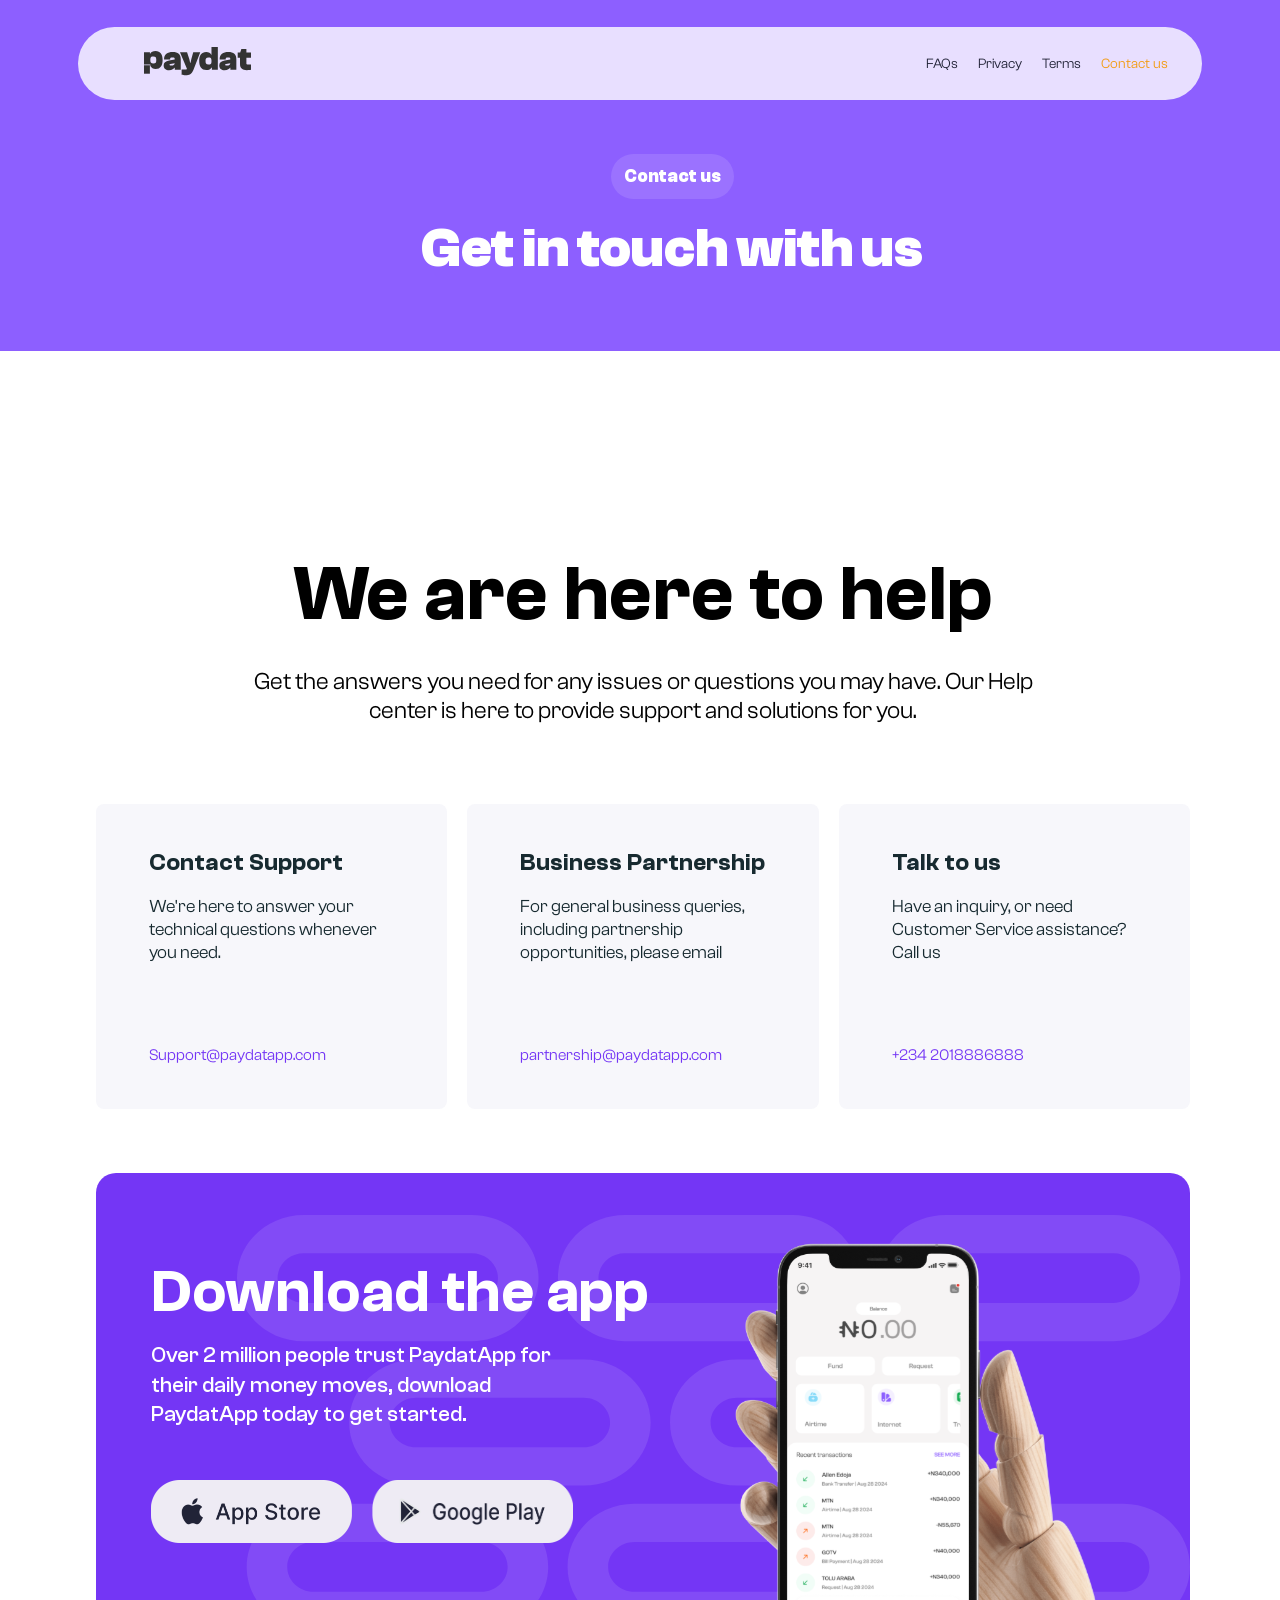
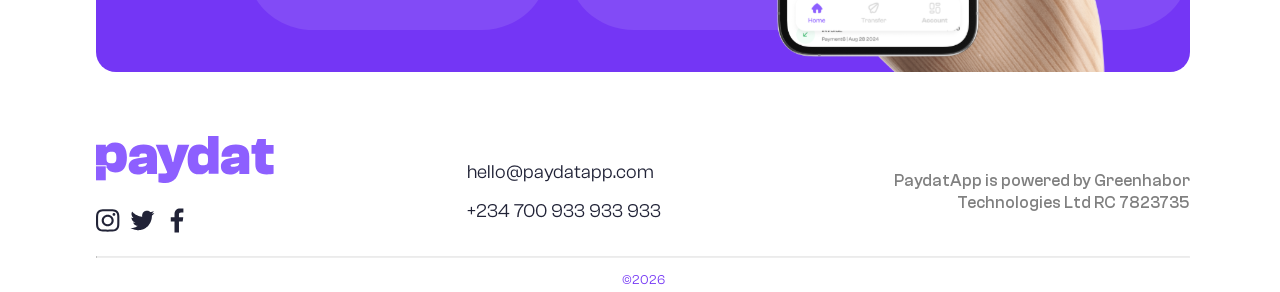
==== contact.html @ a1c9412f "update" ====
<!DOCTYPE html>
<html lang="en">

<head>
    <meta charset="UTF-8">
    <meta name="viewport" content="width=device-width, initial-scale=1.0">
    <title>Paydat Payments</title>
    <link rel="stylesheet" href="style.css"> <!-- Optional CSS File -->
</head>

<body>

    <nav class="navbar">
        <div class="container">
            <a href="index.html" class="logo">
                <svg xmlns="http://www.w3.org/2000/svg" width="107" height="29" viewBox="0 0 107 29" fill="none">
                    <path
                        d="M6.3421 17.5701H0V5.28453H5.93512V6.62656H6.13861C7.08823 5.00419 8.91964 3.92261 11.5311 3.92261C16.4827 3.92261 18.6193 7.47155 18.6193 12.9471C18.6193 18.4226 16.5505 21.9715 11.5989 21.9715C9.08921 21.9715 7.39346 20.9237 6.64733 19.3351H6.3421V17.5701ZM6.3421 13.5892C6.3421 15.9552 7.29172 16.4622 9.2927 16.4622C11.972 16.4622 12.2772 15.2792 12.2772 12.9471C12.2772 10.6149 11.9381 9.46571 9.2927 9.46571C7.29172 9.46571 6.3421 9.93891 6.3421 12.3387V13.5892Z"
                        fill="#333333" />
                    <rect y="18.2576" width="5.88756" height="8.44737" fill="#333333" />
                    <path
                        d="M102.93 23.1686C98.216 23.1686 96.0115 21.2759 96.0115 17.0847V10.6628H93.7053V5.45774H96.215L97.3342 1.875H102.388V5.45774H107V10.6628H102.388V16.1384C102.388 17.1861 102.761 17.4565 104.219 17.4565H107V22.763C106.118 22.9658 104.524 23.1686 102.93 23.1686Z"
                        fill="#333333" />
                    <path
                        d="M67.4877 9.59219e-05L73.8298 9.53674e-05L73.8298 22.7809L67.8947 22.7809L67.8947 20.4149L67.6912 20.4149C66.7416 22.0373 64.9102 23.1189 62.2987 23.1189C57.3472 23.1189 55.2105 19.57 55.2105 14.0945C55.2105 8.61895 57.2793 5.07001 62.2309 5.07001C64.7406 5.07001 66.4364 6.11779 67.1825 7.70636L67.4877 7.70636L67.4877 9.59219e-05ZM67.4877 13.4523C67.4877 11.0863 66.5381 10.5793 64.5371 10.5793C61.8579 10.5793 61.5526 11.7623 61.5526 14.0945C61.5526 16.4266 61.8918 17.5758 64.5371 17.5758C66.5381 17.5758 67.4877 17.1026 67.4877 14.7028L67.4877 13.4523Z"
                        fill="#333333" />
                    <path
                        d="M41.6635 28.3202C40.1713 28.3202 38.4416 28.0498 37.6277 27.847V22.5743H41.1887C42.2401 22.5743 42.6132 22.4391 42.9184 21.7969L35.9658 5.20142H43.054L45.3603 12.3331L46.1403 15.6792H46.5812L47.2934 12.3331L49.2266 5.20142H56.247L49.3961 23.0137C47.87 27.002 45.055 28.3202 41.6635 28.3202Z"
                        fill="#333333" />
                    <path
                        d="M24.9521 23.1685C21.9676 23.1685 19.6614 21.5799 19.6614 18.4028C19.6614 15.6988 21.425 14.0765 25.1217 13.4681L30.6837 12.5893V11.9809C30.6837 10.8993 30.3107 10.5275 28.4454 10.5275C26.58 10.5275 26.1391 10.8655 26.1391 11.9133V12.4541H20.0684V12.0485C20.0684 7.75598 23.4599 5.11963 28.6828 5.11963C34.0752 5.11963 36.7545 7.51939 36.7545 12.4203V22.8305H30.7855V20.735H30.4803C29.7341 21.8165 28.208 23.1685 24.9521 23.1685ZM25.4948 17.8282C25.4948 18.4366 25.8678 18.5718 27.0548 18.5718C29.5306 18.5718 30.582 17.9296 30.6837 16.3072L26.4444 17.017C25.7661 17.1184 25.4948 17.355 25.4948 17.8282Z"
                        fill="#333333" />
                    <path
                        d="M80.549 23.1685C77.5645 23.1685 75.2583 21.5799 75.2583 18.4028C75.2583 15.6988 77.0219 14.0765 80.7186 13.4681L86.2807 12.5893V11.9809C86.2807 10.8993 85.9076 10.5275 84.0423 10.5275C82.177 10.5275 81.7361 10.8655 81.7361 11.9133V12.4541H75.6653V12.0485C75.6653 7.75598 79.0568 5.11963 84.2797 5.11963C89.6722 5.11963 92.3514 7.51939 92.3514 12.4203V22.8305H86.3824V20.735H86.0772C85.331 21.8165 83.8049 23.1685 80.549 23.1685ZM81.0917 17.8282C81.0917 18.4366 81.4647 18.5718 82.6518 18.5718C85.1276 18.5718 86.1789 17.9296 86.2807 16.3072L82.0413 17.017C81.363 17.1184 81.0917 17.355 81.0917 17.8282Z"
                        fill="#333333" />
                </svg>
            </a>
            <div class="menu-toggle">&#9776;</div>
            <ul class="nav-links">
                <li class="close-nav">&times;</li> 
                <li><a href="#">FAQs</a></li>
                <li><a href="/privacypolicy.html">Privacy</a></li>
                <li><a href="#">Terms</a></li>
                <li><a href="/contact.html">Contact us</a></li>
            </ul>
        </div>
    </nav>

    <main class="">
        <section class="contact-section">
            <div class="container"> 
                <div class="contact-flex">
                <span class="">
                    Contact  us
                </span>
                <h1>Get in touch with us</h1>   
                </div>
            </div>
        </section> 
        <section class="section">
            <div class="container">
                <div class="contact-content">
                    <h3>We are here to help</h3>
                    <p>
                        Get the answers you need for any issues or questions you may have. Our Help
center is here to provide support and solutions for you.
                    </p>
                    </div>
                <div class="grid-column-3 ">
                    <div class="contact-box">
                        <div>
<h4>
    Contact Support
</h4>
<p>We're here to answer your technical
    questions whenever you need.</p>
    </div>
    <a href="http://Support@paydatapp.com">
        Support@paydatapp.com
    </a>
                    </div>
                    <div class="contact-box">
                        <div>
<h4>
    Business Partnership
</h4>
<p>
    For general business queries,
including partnership opportunities,
please email
</p>
    </div>
    <a href="http://partnership@paydatapp.com">
        partnership@paydatapp.com
    </a>
                    </div>
                    <div class="contact-box">
                        <div>
<h4>
    Talk to us
</h4>
<p>
    Have an inquiry, or need Customer
Service assistance? Call us
</p>
    </div>
    <a href="tel:+234 2018886888">
        +234 2018886888
    </a>
                    </div>
                    </div>
                    </div>

                    </section>
        <section class="section">
            <div class="container">
                <div class="download-section">
                   
                    <div class="download-content">
                        <h3 >Download the app</h3>
                        <p>Over 2 million people trust PaydatApp for their daily money moves, download  PaydatApp today to get started.</p>
                        <div class="download">
                            <img class="" src="./assets/images/Button.png" alt="Placeholder" />
                            <img class="google-btn" src="./assets/images/google.png" alt="Placeholder" />
                        </div>
                        </div>

                    <div class="green-image-wrapper">
                        <img class="download-image" src="./assets/images/iPhone-hands.svg" alt="Placeholder" />
                        </div>
                </div>
            </div>
        </section> 
        </main>
        <footer class="section">
            <div class="container">
                <div class="grid-column-3">
                    <div class="logo-center">
                        <a href="#" class="logo">
                            <img class="" src="./assets/images/blue-logo.svg" alt="logo" />
                        </a>
                        <div class="social-box">
                        <a href="#" class="social-media">
                            <svg xmlns="http://www.w3.org/2000/svg" width="24" height="25" viewBox="0 0 24 25" fill="none">
                                <path d="M11.694 1.17004C8.5185 1.17004 8.12025 1.18279 6.873 1.23754C5.628 1.29229 4.77825 1.48279 4.03425 1.76104C3.25888 2.04037 2.55247 2.48283 1.96275 3.05854C1.37171 3.61485 0.911185 4.29514 0.61425 5.05054C0.32475 5.76754 0.12675 6.58504 0.0705 7.78204C0.0135 8.98204 0 9.36454 0 12.42C0 15.4755 0.0135 15.8588 0.0705 17.058C0.1275 18.2558 0.3255 19.0733 0.61425 19.7895C0.911185 20.545 1.37171 21.2252 1.96275 21.7815C2.55249 22.3572 3.25889 22.7997 4.03425 23.079C4.77825 23.3573 5.628 23.5478 6.873 23.6025C8.12025 23.6573 8.5185 23.67 11.694 23.67C14.8702 23.67 15.2685 23.6573 16.5165 23.6025C17.7607 23.5478 18.6105 23.3573 19.3545 23.0798C20.1299 22.8004 20.8363 22.358 21.426 21.7823C22.0171 21.2258 22.4776 20.5452 22.7745 19.7895C23.064 19.0733 23.262 18.2558 23.3182 17.058C23.3752 15.858 23.3888 15.4755 23.3888 12.42C23.3888 9.36454 23.3752 8.98129 23.3182 7.78204C23.2612 6.58429 23.0632 5.76679 22.7745 5.05054C22.4775 4.29515 22.017 3.61487 21.426 3.05854C20.8363 2.48283 20.1299 2.04037 19.3545 1.76104C18.6105 1.48279 17.76 1.29229 16.515 1.23754C15.2685 1.18279 14.8702 1.17004 11.694 1.17004ZM11.694 3.19729C14.817 3.19729 15.1867 3.20854 16.4198 3.26254C17.5597 3.31279 18.1793 3.49579 18.591 3.65029C19.0957 3.82851 19.5548 4.11584 19.9357 4.49179C20.3215 4.85091 20.6206 5.29306 20.8102 5.78479C20.9707 6.18154 21.1613 6.77704 21.213 7.87429C21.2693 9.06004 21.2812 9.41629 21.2812 12.42C21.2812 15.4238 21.2692 15.78 21.2137 16.9658C21.1612 18.063 20.9707 18.6585 20.8102 19.0553C20.5987 19.5803 20.3452 19.9553 19.9357 20.3483C19.5548 20.7243 19.0957 21.0116 18.591 21.1898C18.1785 21.3443 17.5597 21.5273 16.4198 21.5775C15.1867 21.6315 14.817 21.6428 11.6947 21.6428C8.57175 21.6428 8.202 21.6315 6.969 21.5775C5.829 21.5273 5.2095 21.3443 4.797 21.1898C4.2926 21.0115 3.83371 20.7242 3.453 20.3483C3.06696 19.9893 2.76766 19.5471 2.57775 19.0553C2.418 18.6585 2.2275 18.063 2.175 16.9658C2.11875 15.78 2.1075 15.4238 2.1075 12.42C2.1075 9.41629 2.11875 9.06004 2.175 7.87429C2.2275 6.77704 2.418 6.18154 2.57775 5.78479C2.79 5.25979 3.0435 4.88479 3.453 4.49179C3.83371 4.11593 4.2926 3.82861 4.797 3.65029C5.2095 3.49579 5.82825 3.31279 6.969 3.26254C8.202 3.20854 8.57175 3.19729 11.694 3.19729ZM11.694 6.64279C8.3775 6.64279 5.68875 9.22954 5.68875 12.42C5.68875 15.6105 8.3775 18.1973 11.694 18.1973C15.0105 18.1973 17.7 15.6105 17.7 12.42C17.7 9.22954 15.0113 6.64279 11.6947 6.64279H11.694ZM11.694 16.17C9.5415 16.17 7.79625 14.4908 7.79625 12.42C7.79625 10.3493 9.5415 8.67004 11.694 8.67004C13.8465 8.67004 15.5925 10.3493 15.5925 12.42C15.5925 14.4908 13.8472 16.17 11.694 16.17ZM19.3403 6.41479C19.3403 7.16029 18.7118 7.76479 17.937 7.76479C17.1615 7.76479 16.5338 7.16029 16.5338 6.41479C16.5338 5.66929 17.1615 5.06479 17.9363 5.06479C18.7118 5.06479 19.3403 5.66929 19.3403 6.41479Z" fill="#212337"/>
                              </svg>
                        </a>
                        <a href="#" class="social-media">
                            <svg xmlns="http://www.w3.org/2000/svg" width="25" height="25" viewBox="0 0 25 25" fill="none">
                                <path d="M16.4205 2.69485V2.69031H17.5362L17.9442 2.77269C18.216 2.82588 18.4625 2.89593 18.6836 2.9822C18.9061 3.06847 19.1208 3.16901 19.3277 3.28447C19.5353 3.39928 19.7234 3.51669 19.8921 3.63604C20.0594 3.75409 20.2099 3.87993 20.3429 4.01225C20.4746 4.14588 20.6802 4.1809 20.9591 4.11604C21.238 4.05117 21.5383 3.96036 21.8601 3.84555C22.1818 3.73074 22.5003 3.60101 22.8149 3.45701C23.1295 3.31301 23.3208 3.22155 23.3902 3.18263C23.457 3.14242 23.4934 3.12101 23.4973 3.11777L23.5018 3.11128L23.5232 3.1009L23.5446 3.08988L23.566 3.07885L23.5874 3.06847L23.592 3.06198L23.5984 3.05744L23.6049 3.0529L23.6088 3.04642L23.6302 3.03993L23.6516 3.03604L23.6477 3.06847L23.6413 3.1009L23.6302 3.13333L23.6199 3.16577L23.6088 3.18717L23.5984 3.20858L23.5874 3.24101C23.5786 3.26932 23.5715 3.29813 23.566 3.32728C23.5589 3.3636 23.4908 3.5076 23.3623 3.75928C23.2228 4.02794 23.0609 4.28441 22.8785 4.52598C22.6858 4.78544 22.5126 4.98133 22.3595 5.11366C22.2052 5.24728 22.1027 5.34069 22.0527 5.39452C22.0028 5.44901 21.9418 5.4996 21.8704 5.54566L21.7628 5.61701L21.7414 5.62739L21.72 5.63842L21.7154 5.6449L21.7089 5.64944L21.7024 5.65333L21.6986 5.65982L21.6772 5.67085L21.6557 5.68187L21.6512 5.68836L21.6447 5.69225L21.6382 5.69679L21.6343 5.70328L21.6298 5.70977L21.6233 5.71366L21.6168 5.7182L21.6129 5.72469H21.72L22.3206 5.59496C22.7088 5.51212 23.0921 5.40774 23.4687 5.28231L24.048 5.08771L24.1128 5.06631L24.1453 5.05528L24.166 5.04425L24.1874 5.03387L24.2088 5.02285L24.2309 5.01182L24.2737 5.00533L24.3165 5.00144V5.04425L24.3055 5.04879L24.2951 5.05528L24.2906 5.06177L24.2841 5.06631L24.2776 5.0702L24.2737 5.07669L24.2692 5.08317L24.2627 5.08771L24.2562 5.09225L24.2523 5.09874L24.2477 5.10523L24.2413 5.10912L24.2309 5.13052L24.2199 5.15258L24.2134 5.15647C24.2108 5.16101 24.12 5.2836 23.9409 5.5236C23.7619 5.76555 23.6653 5.88815 23.651 5.89139C23.6367 5.89528 23.6166 5.91733 23.5913 5.95625C23.5667 5.99647 23.4149 6.15733 23.136 6.43755C22.857 6.71842 22.5846 6.96815 22.3167 7.18674C22.0475 7.40728 21.912 7.67777 21.9087 7.99885C21.9048 8.31863 21.888 8.67993 21.8594 9.08339C21.8266 9.52116 21.7729 9.95711 21.6986 10.3898C21.6044 10.9248 21.4825 11.4546 21.3334 11.977C21.1693 12.5673 20.9688 13.1433 20.7327 13.705C20.5177 14.2237 20.2705 14.7285 19.9926 15.2164C19.7351 15.6633 19.499 16.0414 19.2843 16.3508C19.0702 16.6603 18.8516 16.9521 18.6298 17.2252C18.408 17.499 18.1277 17.8071 17.7885 18.1502C17.448 18.4914 17.2624 18.6782 17.2307 18.7113C17.1982 18.7437 17.0575 18.8611 16.8103 19.0654C16.5639 19.2717 16.2992 19.4773 16.0164 19.6836C15.7662 19.8672 15.5068 20.038 15.2393 20.1954C15.0032 20.3316 14.7184 20.4879 14.3857 20.6637C14.0536 20.8408 13.6942 21.0049 13.3083 21.1567C12.9217 21.3072 12.5143 21.4479 12.0849 21.5777C11.6562 21.7074 11.241 21.8079 10.8402 21.8799C10.3887 21.9588 9.93429 22.0201 9.47802 22.0635L8.71586 22.1387V22.1498H7.32126V22.1387L7.13899 22.1284C7.03877 22.1226 6.93865 22.1152 6.83867 22.1063C6.54153 22.0705 6.24486 22.0309 5.94872 21.9876C5.54116 21.9351 5.13636 21.8631 4.73575 21.7716C4.44321 21.7003 4.00667 21.5627 3.42742 21.3617C2.9192 21.1894 2.42242 20.9851 1.94007 20.75C1.68183 20.6223 1.42453 20.4928 1.16818 20.3614C1.04969 20.2996 0.933501 20.2333 0.819856 20.163L0.626558 20.0443L0.622666 20.0378L0.61618 20.0332L0.609693 20.0287L0.605153 20.0222L0.583747 20.0118L0.562342 20.0008L0.55845 19.9943L0.551964 19.9898L0.545477 19.9859L0.540937 19.9794L0.536396 19.9729L0.52991 19.9684H0.519531V19.9249L0.540937 19.9294L0.562342 19.9359L0.658991 19.947C0.723856 19.9534 0.898991 19.9651 1.1844 19.9794C1.81914 20.0098 2.45533 19.9772 3.08364 19.8821C3.42029 19.8315 3.81661 19.7452 4.27456 19.6226C4.70579 19.5097 5.12777 19.3639 5.53683 19.1867C5.81182 19.067 6.08369 18.9403 6.35218 18.8066C6.5124 18.7243 6.75694 18.5718 7.0858 18.3487L7.57942 18.014L7.58396 18.0075L7.59045 18.003L7.59694 17.9984L7.60083 17.9919L7.60537 17.9854L7.61186 17.9816L7.61834 17.977L7.62223 17.9705L7.64364 17.964L7.66504 17.9601L7.66959 17.9381L7.67607 17.9167L7.68256 17.9121L7.68645 17.9057L7.51521 17.8953C7.40427 17.8882 7.29335 17.8808 7.18245 17.8732C7.01212 17.8543 6.84358 17.8218 6.67845 17.7759C6.42489 17.7097 6.17715 17.623 5.93769 17.5165C5.67028 17.3998 5.41222 17.2627 5.1658 17.1065C4.91477 16.9483 4.7338 16.8166 4.62223 16.7115C4.51196 16.6077 4.36926 16.4611 4.19348 16.2704C4.0252 16.0874 3.87286 15.8904 3.73813 15.6814C3.59795 15.4583 3.47458 15.225 3.36904 14.9835L3.19131 14.5904L3.18029 14.558L3.16991 14.5256L3.16342 14.5041L3.15888 14.4827L3.19131 14.4866L3.22375 14.4931L3.45921 14.5256C3.61683 14.5476 3.86331 14.5547 4.19996 14.5476C4.53596 14.5405 4.76818 14.5255 4.89726 14.5041C5.02569 14.4827 5.10483 14.4685 5.13337 14.4613L5.17618 14.4503L5.22937 14.4393L5.28321 14.4289L5.28775 14.4224L5.29423 14.4179L5.30072 14.4133L5.30461 14.4068L5.2618 14.3965L5.21899 14.3854L5.17618 14.3744L5.13337 14.364L5.08991 14.353C5.03968 14.3395 4.98972 14.325 4.94007 14.3096C4.74404 14.2378 4.55082 14.1586 4.36083 14.0721C4.04559 13.9359 3.79586 13.8023 3.60969 13.6726C3.42288 13.5428 3.24515 13.4001 3.0778 13.2471C2.88084 13.0596 2.69665 12.8591 2.52645 12.6471C2.31474 12.3844 2.13449 12.098 1.98937 11.7934C1.84201 11.496 1.72342 11.1852 1.63521 10.8652C1.55737 10.5714 1.50548 10.2717 1.48083 9.96879L1.44191 9.51474L1.46396 9.51928L1.48537 9.52577L1.50677 9.53679L1.52818 9.54782L1.54959 9.5582L1.57099 9.56923L1.90375 9.72036C2.16926 9.83521 2.44599 9.92216 2.72948 9.97982C3.05899 10.0512 3.25488 10.0914 3.31975 10.0985L3.41704 10.1089H3.60969L3.60515 10.1024L3.59867 10.0985L3.59218 10.094L3.58829 10.0875L3.58375 10.081L3.57726 10.0765L3.57077 10.0726L3.56688 10.0661L3.54548 10.0551L3.52342 10.044L3.51953 10.0376L3.51304 10.0337L3.50656 10.0291L3.50202 10.0226L3.48061 10.0116L3.45921 10.0012L3.45531 9.99474C3.3935 9.94895 3.33187 9.9029 3.27045 9.85658C3.13704 9.75056 3.01351 9.63267 2.90137 9.50436C2.76918 9.35605 2.6405 9.20466 2.51542 9.05031C2.38623 8.89159 2.2712 8.72186 2.17164 8.54306C2.05174 8.32081 1.94559 8.09141 1.8538 7.85615C1.6417 7.32499 1.52425 6.76079 1.50677 6.18912C1.49964 5.91539 1.50677 5.68187 1.52818 5.48728C1.54959 5.29269 1.59304 5.07344 1.65661 4.82825C1.72148 4.58371 1.81423 4.32425 1.93553 4.05117L2.11845 3.64058L2.12883 3.60815L2.13986 3.57571L2.14634 3.57117L2.15023 3.56469L2.15477 3.5582L2.16126 3.55431L2.16775 3.55885L2.17164 3.56533L2.17618 3.57182L2.18267 3.57571L2.18915 3.58025L2.19304 3.58674L2.19759 3.59323L2.20407 3.59712L2.21445 3.61917L2.22548 3.64058L2.23196 3.64512L2.2365 3.6516L2.5258 3.97593C2.7191 4.19128 2.94742 4.43258 3.21272 4.69917C3.47737 4.96512 3.62396 5.10328 3.6525 5.11366C3.68104 5.12533 3.71737 5.15842 3.75953 5.2129C3.80299 5.26609 3.94569 5.39388 4.18894 5.5956C4.43218 5.79669 4.75067 6.0302 5.14375 6.29679C5.53748 6.56339 5.97402 6.82609 6.45272 7.08555C6.93207 7.34501 7.4471 7.57852 7.9978 7.78739C8.54915 7.99625 8.9351 8.13312 9.15629 8.19798C9.37813 8.26285 9.75758 8.34523 10.294 8.44577C10.8305 8.54696 11.2346 8.61182 11.5063 8.64036C11.7781 8.66955 11.9643 8.68577 12.0642 8.69031L12.2147 8.6942L12.2101 8.66177L12.2036 8.62933L12.1608 8.3595C12.1279 8.10901 12.1136 7.85642 12.118 7.60382C12.118 7.2795 12.1427 6.98112 12.1933 6.70739C12.2432 6.43366 12.3184 6.15669 12.4183 5.87582C12.4975 5.6428 12.5957 5.41673 12.7122 5.19993C12.8095 5.03128 12.9366 4.83928 13.0942 4.62328C13.2519 4.40728 13.4555 4.18415 13.7059 3.95388C13.9669 3.71558 14.2549 3.50876 14.5641 3.33766C14.8483 3.17507 15.1463 3.03788 15.4547 2.92771C15.6779 2.84688 15.9078 2.78546 16.1416 2.74415C16.3271 2.7156 16.4205 2.69874 16.4205 2.69485Z" fill="#212337"/>
                              </svg>
                        </a>
                        <a href="">
                            <svg xmlns="http://www.w3.org/2000/svg" width="24" height="25" viewBox="0 0 24 25" fill="none">
                                <path d="M13.9679 24.42V13.472H17.6919L18.2487 9.20564H13.9679V6.48164C13.9679 5.24644 14.3159 4.40484 16.1103 4.40484L18.3999 4.40404V0.588044C18.0039 0.536044 16.6447 0.420044 15.0639 0.420044C11.7631 0.420044 9.50393 2.40804 9.50393 6.06004V9.20564H5.76953V13.4728H9.50233V24.42H13.9671H13.9679Z" fill="#212337"/>
                              </svg>
                        </a>
                        </div>
                    </div>

                    <div class="footer-flex">
                        <a href="hello@paydatapp.com" target="_blank" class="footer-text">
                            hello@paydatapp.com
                        </a>
                        <a href="+234 700 933 933 933" target="_blank" class="footer-text">
                            +234 700 933 933 933
                        </a>
                    </div>

                    <div>
                        <p class="tagline">PaydatApp is powered by Greenhabor Technologies Ltd  RC 7823735</p>
                    </div>

                </div>
                <hr class="line-break" />
                <div class="dateformat" id="dateformat">
              
                </div>
                </div>
       
        </footer>

        <script>
            const currentYear = new Date().getFullYear();
            document.getElementById("dateformat").innerHTML = ` ©${currentYear}`;
    
            const navbar = document.querySelector('.navbar');
    const menuToggle = document.querySelector('.menu-toggle');
    const closeNav = document.querySelector('.close-nav');
    
    menuToggle.addEventListener('click', () => {
      navbar.classList.toggle('active');
    });
    
    
    closeNav.addEventListener('click', () => {
      navbar.classList.remove('active');
    });
    
// Get all navigation links
const navLinks = document.querySelectorAll('.navbar .nav-links a');

// Get current page URL path
const currentPath = window.location.pathname;

// Loop through links and add 'active' class to the matching link
navLinks.forEach(link => {
    // Compare the full path of the link with the current path
    if (link.getAttribute('href') === currentPath) {
        link.classList.add('active');
    }
});

        </script>
</body>
</html>
---- style.css ----
@font-face {
    font-family: "ClashGrotesk";
    src: url("./assets/fonts/ClashGrotesk-Bold.woff2") format("woff2"),
         url("./assets/fonts/ClashGrotesk-Bold.woff") format("woff");
    font-weight: bold;
    font-style: normal;
}

@font-face {
    font-family: "ClashGrotesk";
    src: url("./assets/fonts/ClashGrotesk-Semibold.woff2") format("woff2"),
         url("./assets/fonts/ClashGrotesk-Semibold.ttf") format("truetype"),;
    font-weight: 600;
    font-style: normal;
}

@font-face {
    font-family: "ClashGrotesk";
    src: url("./assets/fonts/ClashGrotesk-Medium.woff2") format("woff2"),
         url("./assets/fonts/ClashGrotesk-Medium.ttf") format("truetype"),;
    font-weight: 500;
    font-style: normal;
}


@font-face {
    font-family: "ClashGrotesk";
    src: url("./assets/fonts/ClashGrotesk-Regular.woff") format("woff"),
         url("./assets/fonts/ClashGrotesk-Regular.ttf") format("truetype");
    font-weight: normal;
    font-style: normal;
}


body {
    margin: 0 auto;
    padding: 0;
    box-sizing: border-box;
    font-family: 'ClashGrotesk', sans-serif;
  overflow-x: hidden;
}


 .container {
        width: 90%;
        margin-left: 1rem;
        margin-right: 1rem;
        padding-left: 1rem;
        padding-right: 1rem;
        max-width: 100%;
    }
  


  .container-grid {
    display: grid;
    grid-template-columns: repeat(2, 1fr);
    gap: 20px;
    justify-content: center;
    align-items: center;
  }



  .grid-column-3 {
    display: grid;
    grid-template-columns: repeat(3, 1fr);
    gap: 20px;
    justify-content: center;
    align-items: center;
  }

.navbar {
    border-radius: 50px;
    background: rgba(255, 255, 255, 0.80);
    backdrop-filter: blur(15px);
    padding: 11px 50px 11px 50px;
    position: fixed;
    width: 80%;
    max-width: 100%;
    top: 3%;
    left: 0;
    right: 0;
    z-index: 1000;
    margin: 0 auto;
}



.navbar .container {
    display: flex;
width: 100%;
justify-content: space-between;
align-items: center;
flex-shrink: 0;
margin: 0 auto;
}

.navbar .logo {
    /* font-size: 1.5em; */
    color: white;
    text-decoration: none;
}

.navbar .nav-links {
    list-style: none;
    display: flex;
}

.navbar .nav-links li {
    margin-left: 20px;
}

.navbar .nav-links a {
    text-decoration: none;
    color: #212337;
  text-align: center;
   font-family: "ClashGrotesk";
font-size: 14px;
font-style: normal;
font-weight: 400;
line-height: normal;
}



.navbar .nav-links a:hover,
.navbar .nav-links a:focus,
.navbar .nav-links a:active {
    color: #f39c12;
}

.navbar .nav-links a.active {
    color: #f39c12;
    
}


.navbar .menu-toggle {
    display: none;
  }

  .navbar .close-nav {
    display: none;
  }

/* Hero section styles */
.hero {
    background: url('./assets/images/Rectangle.svg') no-repeat center center/cover;
    color: white;
    height: 557px;
    padding: 10% 5% 0 5%;
  
}

/* .hero-content {
    max-width: 800px;
} */

.hero h1 {
    color: #FFF;
    font-family: "ClashGrotesk";
    font-size: 60px;
    font-style: normal;
    font-weight: 700;
    line-height: normal;
    margin-bottom: 20px;
}

.hero p {
    color: #FFF;
    font-family: "ClashGrotesk";
    font-size: 21px;
    font-style: normal;
    font-weight: 400;
    line-height: 31.5px; 
    margin-bottom: 30px
}

.hero-image {
    width: 100%;
height: auto;
max-width: 100%;
object-fit: cover;
display: flex;
}

.mobile-hero-image {
    display: none;
}

.box-image {
    display: flex;
    align-items: start
}

.hero-content{
    width: 500px;
    max-width: 100%;
}

.cta-button {
    border-radius: 6px;
    background: #101828;
    text-decoration: none;
    display: inline-flex;
    padding: 19px 57px 21px 41px;
    align-items: center;
    transition: background 0.3s ease;
    color: #FFF;
    text-align: center;
    font-family: "ClashGrotesk";
font-size: 18px;
font-style: normal;
font-weight: 500;
line-height: 22px; /* 122.222% */
}

.cta-button:hover {
    background: #e67e22;
}

.payment-section {
    padding: 5% 0% 0% 5%;
}

.payment-content {
    display: flex;
    flex-direction: column;
    gap: 0;
    justify-content: center;
    align-items: center;
    margin-bottom: 50px;
}

 .payment-content h2 {
color: #333333;
font-size: 51.68px;
font-family: ClashGrotesk;
font-weight: 600;
/* line-height: 58px; */
word-wrap: break-word;
text-align: center;
margin-bottom: 0;
} 

.payment-content h3{
    color: var(--Black, #333);
font-family: "ClashGrotesk";
font-size: 47.656px;
font-style: normal;
font-weight: 600;
line-height: normal; 
text-transform: capitalize;

}


.payment-section h3{
    color: var(--Black, #333);
font-family: "ClashGrotesk";
font-size: 47.656px;
font-style: normal;
font-weight: 600;
/* line-height: 54px;  */
text-transform: capitalize;
}

.payment-section p{
    color: #333;
    font-family: "ClashGrotesk";
    font-size: 18px;
    font-style: normal;
    font-weight: 400;
    line-height: 26px; 
}


.payment-section small{
    color: var(--Main, #8D5FFF);
    font-family: "ClashGrotesk";
    font-size: 15px;
    font-style: normal;
    font-weight: 500;
    line-height: 22.5px; /* 150% */
    text-transform: uppercase;
}


.payment-image {
    width:  420px;
    height: 770px;
    object-fit: 'cover';
    display: flex;
}

.mobile-image {
    display: none;
}

.payment-background {
 border-radius: 20px;
background: var(--Purple-BG, #F4EFFF);
width: 690px;
height: 713px !important;
max-width: '100%';
display: flex;
flex-direction: column;
padding: 10% 10% 0 15%;
}

.amount-image {
    width: 355.89px;
height: 339.713px;
max-width: 100%;

}
.payment-flex {
    display: inline-flex;
    align-items: center;
    position: relative;
    margin-top: 0;
    padding: 0;
    height: 80px;

}

.payment-flex span {
    color: #8D5FFF;
font-size: 49.36px;
font-family: ClashGrotesk;
font-weight: 700;
line-height: normal;
word-wrap: break-word
}

.content-flex {
    display: flex;
    flex-direction: column;
    justify-content: center;
    align-items: center;
    gap: 0;
}

.bills-background {
    width: 90%;
    max-width: 100%;
    height: 100%;
    position: relative;
  background-color: #F4F3F5;
  background-image:  url('./assets/images/Background.png');
  border-radius: 20px;
  background-repeat: no-repeat;
  background-size: contain;
  background-position: center ;
  display: flex;
  justify-content: space-around;
  padding: 3% 5% 0 5%;
}

.text-content  {
 width: 376px;
 max-width: 100%;
}


.text-content h3 {
    color: var(--Black, #333);
    font-family: "ClashGrotesk";
    font-size: 45px;
    font-style: normal;
    font-weight: 500;
    line-height: 50px; /* 111.111% */
}

.image {
    width: 225px;
    height: 225px;
    object-fit: cover;
    max-width: 100%;
}

.bills-image-wrapper {
    position: relative;
    top: 6px
}

.section {
    padding: 5% 0% 0% 5%;

}

.policy-section {
    padding: 2% 0% 0% 2%;
}

.green-section {
    width: 90%;
    max-width: 100%;
    height: 100%;
    border-radius: 20px;
    background: #A7D4A9;
  display: flex;
  padding: 3% 5% 0 5%;
justify-content: space-around;
align-items: end;
}

.green-section  img{
    flex-shrink: 0;
    max-width: 100%;
    width: 322px;
    margin-bottom: -5px;
}


.green-content {
    width: 515px;
    max-width: 100%;
    position: relative;

}

.green-content h3 {
    color: #212337;
font-family: "ClashGrotesk";
font-size: 70px;
font-style: normal;
font-weight: 600;
line-height: normal;
margin-bottom: 0;
margin-top: 0;
}

.green-content p {
    color: var(--Black-2, rgba(51, 51, 51, 0.60));
font-family: "ClashGrotesk";
font-size: 34.316px;
font-style: normal;
font-weight: 500;
line-height: 47.25px;
margin-bottom: 60px;

}

.green-image-wrapper{
    position: relative;
}

.invoice-section {
    width: 90%;;
    max-width: 100%;
    height: 100%;
    position: relative;
    background-color: #FDCD81;
    background-image:  url('./assets/images/Background.png');
    border-radius: 20px;
    background-repeat: no-repeat;
    background-size: cover;
    /* background-position: center ; */
    display: flex;
    /* justify-content: space-between; */
    padding: 5% 5% 0 5%;
    gap: 10rem
}

.invoice-section .green-content {
    width: 432px;
    max-width: 100%;
}


.invoice-section .green-content  p{
    color: var(--Black-2, rgba(51, 51, 51, 0.60));
    font-family: "ClashGrotesk";
    font-size: 34.316px;
    font-style: normal;
    font-weight: 500;
    line-height: 47.25px;
    margin-top: 10px;
}

.invoice-section img {
    width: 393px;
    max-width: 100%;
    margin-bottom: -5px;
}


.download-section {
    width: 90%;
    max-width: 100%;
    height: 100%;
    border-radius: 20px;
    background-color: #7436F5;
   background-image: url('./assets/images/Union.svg');
   background-repeat: no-repeat;
   background-position: right;
    display: flex;
    padding: 3% 5% 0 5%;
    justify-content: space-between;
    /* align-items: center; */
}

.download-image {
    width: 443px;
    max-width: 100%;
    margin-bottom: -5px;
}

.download-content {
    width: 500px;
    max-width: 100%;
}

.download-content h3 {
    color: #FFF;
    font-family: "ClashGrotesk";
    font-size: 60px;
    font-style: normal;
    font-weight: 600;
    line-height: 52.8px; /* 120% */
    margin-bottom: 0;
}


.download-content p {
    color: #FFF;
    font-family: "ClashGrotesk";
    font-size: 21.828px;
    font-style: normal;
    font-weight: 500;
    line-height: 29.92px; /* 137.071% */
    width: 440px
}

.download {
    display: flex;
    gap: 20px;
    align-items: center;
    margin-top: 50px;
}

.download a {
    cursor: pointer;
}

.download img {
    width: 201px;
    height: 63px;
    max-width: 100%;
    
}

.google-btn {
    width: 226px;
    height: 63px;
    max-width: 100%;
}

.social-box {
    display: flex;
    gap: 10px;
    margin-top: 20px;
    margin-bottom: 10px;
}
.social-box a {
    text-decoration: none;
}

.footer-text {
    color: #212337;
    font-family: ClashGrotesk;
    font-size: 19.2px;
    font-style: normal;
    font-weight: 400;
    line-height: 28.8px;
    text-decoration: none;
}

.footer-flex {
    display: flex;
    flex-direction: column;
    gap: 10px
}

.tagline {
    color: #808080;
text-align: right;
font-family: "ClashGrotesk";
font-size: 16.669px;
font-style: normal;
font-weight: 500;
line-height: 22px; /* 131.984% */
}

.line-break {
    border-top: 0.8px solid #EBEBEB;
}

.dateformat {
    color: #7436F5;
    text-align: center;
    font-family: ClashGrotesk;
    font-size: 13.275px;
    font-style: normal;
    font-weight: 400;
    line-height: 24px;
    margin-bottom 10px;
    margin-top: 10px;
}

.payment-background-content{
    width: 544px; 
    max-width: 100%; 
    margin-bottom: 30px;"
}

.policy-heading {
    color: #212337;
    font-family: "ClashGrotesk";
    font-size: 34.316px;
    font-style: normal;
    font-weight: 600;
    line-height: 47.25px;
    margin-bottom: 20px;
}

.contact-content {
    flex-direction: column;
    align-items: center;
    justify-content: center;
    gap: 0;
    padding: 5%;
    text-align: center;
    display: flex;
}

.contact-content h3 {
    font-size: 78px;
    line-height: normal;
    margin-bottom: 0px;
    text-align: center;
    font-weight: 600;
}

.contact-content p {
    font-size: 24px;
    line-height: normal;
    text-align: center;
    max-width: 100%;
    width: 800px
}

.contact-box {
    display: flex;
    gap: 20px;
    justify-content: space-around;
    flex-direction: column;
    border-radius: 8px;
   padding-top: 5%;
   padding-bottom: 5%;
   padding-left: 15%;
   padding-right: 15%;
    background-color: #F7F7FB;
    height: 270px;
}

.contact-box h4 {
    font-size: 24px;
    line-height: normal;
    margin-bottom: 10px;
    font-weight: 600;
    color: #172A30;
    margin-top: 0px;
}

.contact-box p {
    font-size: 18px;
    line-height: normal;
    margin-bottom: 10px;
    color: #172A30;
}

.contact-box a {
    color: #7436F5;
    text-decoration: none;
    font-weight: Semibold;
    font-size: 16px;
}

.contact-section {
    width: 100%;
    padding: 12% 5% 5% 5%;
    background-color: #8D5FFF;
    position: relative;

}

.contact-flex {
    display: flex;
    justify-content: center;
    align-items: center;
    flex-direction: column;
}

.contact-section span {
    background-color: #FFFFFF1F;
    width: 123px;
    max-width: 100%;
    height: 45px;
    color: #FFFFFF;
    font-weight: bold;
    font-size: 18px;
    border-radius: 200px;
    text-align: center;
  display: flex;
  align-items: center;
  justify-content: center;
  margin-bottom: 10px;
}

.contact-section h1 {
  font-size: 56px;
  line-height: bold;
  color: #FFFFFF;
  margin-bottom: 0px;
line-height:78px;
margin-top: 0px;
}


/* Small devices (portrait tablets and below) */
@media (max-width: 768px) {
 

    .navbar {
        padding: 10px 20px;
        width: 80%;
    }
    .navbar .nav-links {
        display: none;
      }

   
    
      /* Fullscreen mobile nav when active */
      .navbar.active .nav-links {
        display: flex;
        flex-direction: column;
        position: fixed;
        top: -40px;
        right: 0;
        left: auto;
        width: 50%;
        height: 602px ;
        background: #fff;
        justify-content: start;
        align-items: start;
        z-index: 10;
        transition: all 0.3s ease-in-out;

      }
    
      .navbar.active .nav-links li {
        margin: 20px 0;
      }
    
      .navbar .menu-toggle {
        display: block;
        font-size: 24px;
        color: #333;
        cursor: pointer;
      }
    
      .navbar .nav-links .close-nav {
        position: absolute;
        top: -20px;
        right: 30px;
        font-size: 40px;
        color: #333;
        cursor: pointer;
        display: flex;
      }

    .container-grid{
        display: flex;
        flex-direction: column;
        gap: 20px;
        justify-content: center;
        align-items: center;
      
    }

    .hero {
        height: auto !important;
    }

    .hero-image {
        display: none
    }

.mobile-hero-image {
    display: flex;
}


.section {
    padding: 2%;
}

    .hero-content {
        max-width: 100%;
        width: 100%;
        display: flex;
        flex-direction: column;
        align-items: center;
        justify-content: center;
        padding-top: 30px;
        
    }

    .hero h1 {
        font-size: 40px;
        text-align: center;
        margin-bottom: 0;
    }

    .hero p {
        font-size: 18px;
        text-align: center;
    }

    .cta-button {
        padding: 15px 30px;
        font-size: 16px;
    }

    .payment-section {
        padding: 3%;
    }

    .payment-content h2 {
        font-size: 36px;
    }

    .payment-section h3 {
        font-size: 32px;
    }

    .payment-section p {
        font-size: 16px;
    }

    .mobile-image {
        width: 100%;
        height: auto;
        display: flex;
    }

    .payment-image {
        display: none;
    }

    .green-section {
        flex-direction: column;
        padding: 6% 5% 0 5%;
        align-items: center;
        gap: 0;
        width: auto;
        max-width: 100%;
    }

.green-image-wrapper {
    order: 1;
}

    .green-content {
        width: 247px;
    }

    .green-content h3 {
        font-size: 30px;
        line-height: normal;
    }

    .green-content p {
        font-size: 16px;
        line-height: normal;
    }

    .contact-content {
        flex-direction: column;
        width: auto;
        align-items: center;
        justify-content: center;
        gap: 0;
        padding: 7% 5% 7% 5%;
    }

    .contact-content h3 {
        font-size: 30px;
        line-height: normal;
    }

    .contact-content p {
        font-size: 16px;
        line-height: normal;
    }

    .invoice-section {
        flex-direction: column;
        padding: 6% 5% 0 5%;
        align-items: center;
        gap: 0;
        width: auto;
        max-width: 100%;
    }

    .invoice-section .green-content  p{
      font-size: 16px;
      line-height: normal;
    }

    .download-section {
        flex-direction: column;
        width: auto;
        align-items: center;
        justify-content: center;
        gap: 0;
        padding: 7% 5% 7% 5%;

    }

    .download-content {
        width: auto;
        max-width: 100%;
        display: flex;
        flex-direction: column;
        align-items: center;
        justify-content: center;
    }

    .download-content h3 {
        font-size: 36px;
        line-height: 36px;
        margin-bottom: 0px;
        text-align: center;
        margin-top: 0px;
    }


    .download-content p {
        font-size: 20px;
        text-align: center;
        width: auto;
    }

    .download {
        margin-top: 0
    }

    .download-image {
        display: none;
    }

    .bills-background {
        flex-direction: column;
        width: auto;
        align-items: center;
        justify-content: center;
        gap: 0;
      padding: 3% 5% 0 5%;
    }

    .text-content h3 {
        font-size: 30px;
        line-height: 31.373px;
    }

    .grid-column-3 {
        display: grid;
        grid-template-columns: repeat(1, 1fr);
        gap: 20px;
        justify-content: center;
        align-items: center;
      }

      .payment-image{
        width: 389px;
       height: 406px;
        max-width: 100%;
    }
    .payment-background {
        border-radius: 20px;
    background: var(--Purple-BG, #F4EFFF);
    width: auto;
    height: 100%;
    max-width: 100%;
    display: flex;
    flex-direction: column;
    padding: 4% 5% 5% 4%;
    }
    
.payment-background-content{
    width: auto;
    max-width: 100%; 
    margin-bottom: 30px;"
}

.amount-image{
    width: auto;
height: auto;
max-width: 90%;
}

.container {
    width: 100%;
    margin: 0; 
    max-width: 100%;
   padding: 0;
}

.download img {
    width: 138px;
    height: 43px;
    max-width: 100%;
}

.google-btn{
    width: 138px;
    height: 43px;
    max-width: 100%;
 
}
.social-box {
    display: flex;
    flex-direction: row;
    justify-content: center;
    align-items: center;
}

.footer-flex {
    flex-direction: column;
    justify-content: center;
align-items: center;
}
.footer-text{
    font-size: 19.2px;
font-style: normal;
}

.tagline {
    text-align: center;
    fon-size: 12px;
}

.logo-center {
    display: flex;
    flex-direction: column;
    justify-content: center;
    align-items: center;
}

.payment-flex span {
    font-size: 40px;
}
.payment-flex {
    height: 50px;
    padding: 0;
    margin-top: 0;
    display: flex;
    align-items: center;
    gap: 3px;
}
.arrow-image{
 height: 30px;
 weight: 30px;
}

.payment-content h3{
 font-size: 40px;
 margin-bottom 0;
}

.contact-section {
    padding-left : 0;
    padding-right : 0;
    padding-top : 30%;
    padding-bottom : 10%;
}

.contact-flex {
    display: flex;
    justify-content: center;
    align-items: center;
    flex-direction: column;
    padding: 10px;
}

.contact-section span {
 width: 100px;
 font-size: 12px;
 
}

.contact-section h1 {
    font-size: 32px;
  
}



}

/* Large devices (desktops and above) */
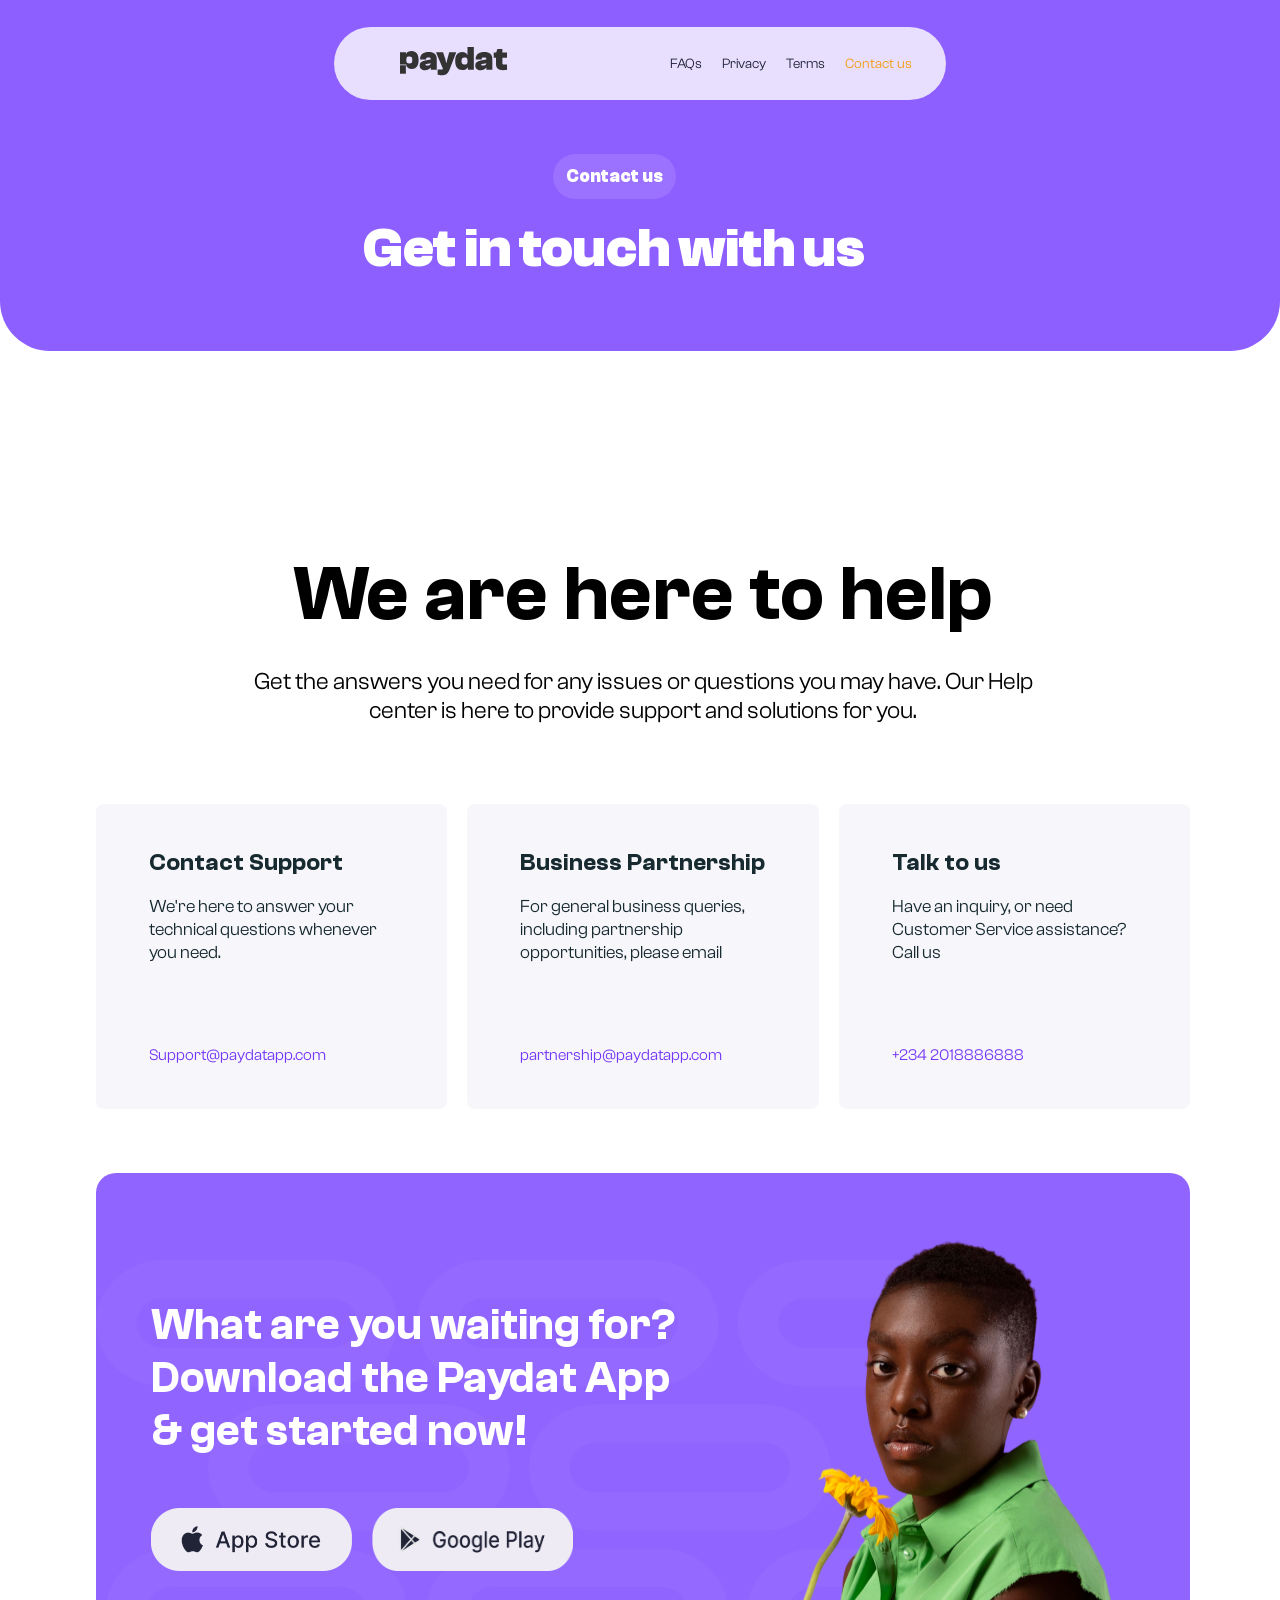
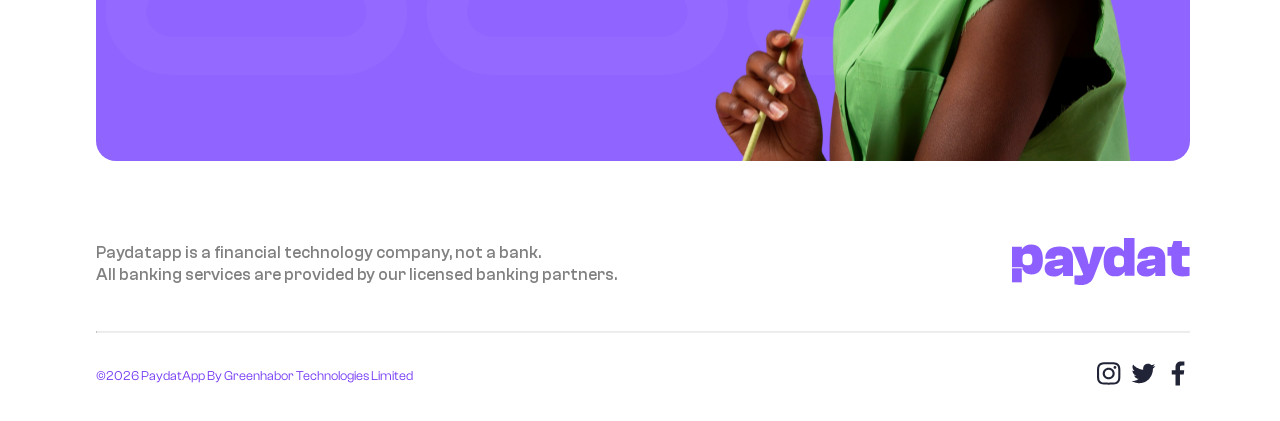
==== commit 4d5668f1: "color update" ====
--- a/contact.html
+++ b/contact.html
@@ -38,9 +38,9 @@
             <div class="menu-toggle">&#9776;</div>
             <ul class="nav-links">
                 <li class="close-nav">&times;</li> 
-                <li><a href="#">FAQs</a></li>
+                <li><a href="/faq.html">FAQs</a></li>
                 <li><a href="/privacypolicy.html">Privacy</a></li>
-                <li><a href="#">Terms</a></li>
+                <li><a href="/terms.html">Terms</a></li>
                 <li><a href="/contact.html">Contact us</a></li>
             </ul>
         </div>
@@ -112,33 +112,54 @@
                     </div>
 
                     </section>
-        <section class="section">
-            <div class="container">
-                <div class="download-section">
-                   
-                    <div class="download-content">
-                        <h3 >Download the app</h3>
-                        <p>Over 2 million people trust PaydatApp for their daily money moves, download  PaydatApp today to get started.</p>
-                        <div class="download">
-                            <img class="" src="./assets/images/Button.png" alt="Placeholder" />
-                            <img class="google-btn" src="./assets/images/google.png" alt="Placeholder" />
+                    <section class="section">
+                        <div class="container">
+                            <div class="download-section">
+                               
+                                <div class="download-content">
+                                    <h3 >What are you waiting for? Download the Paydat App & get started now!</h3>
+                                    <!-- <p>Over 2 million people trust PaydatApp for their daily money moves, download  PaydatApp today to get started.</p> -->
+                                    <div class="download">
+                                        <img class="" src="./assets/images/Button.png" alt="Placeholder" />
+                                        <img class="google-btn" src="./assets/images/google.png" alt="Placeholder" />
+                                    </div>
+                                    </div>
+            
+                                <div class="green-image-wrapper">
+                                    <img class="download-image" src="./assets/images/Youngafrican.svg" alt="Placeholder" />
+                                    </div>
+                            </div>
                         </div>
-                        </div>
-
-                    <div class="green-image-wrapper">
-                        <img class="download-image" src="./assets/images/iPhone-hands.svg" alt="Placeholder" />
-                        </div>
-                </div>
-            </div>
-        </section> 
+                    </section>
         </main>
         <footer class="section">
             <div class="container">
-                <div class="grid-column-3">
+                <div class="footer-content">
+                    <div>
+                        <p class="tagline">
+                        Paydatapp is a financial technology company, not a bank. <br>All banking services are provided by our licensed banking partners.
+                        </p>
+                    </div>
+    
                     <div class="logo-center">
                         <a href="#" class="logo">
                             <img class="" src="./assets/images/blue-logo.svg" alt="logo" />
                         </a>
+                    </div>
+    
+                    <!-- <div class="footer-flex">
+                        <a href="hello@paydatapp.com" target="_blank" class="footer-text">
+                            hello@paydatapp.com
+                        </a>
+                        <a href="+234 700 933 933 933" target="_blank" class="footer-text">
+                            +234 700 933 933 933
+                        </a>
+                    </div> -->
+    
+                </div>
+                <hr class="line-break" />
+                <div class="footer-content">
+                    <div class="dateformat" id="dateformat"> </div>
                         <div class="social-box">
                         <a href="#" class="social-media">
                             <svg xmlns="http://www.w3.org/2000/svg" width="24" height="25" viewBox="0 0 24 25" fill="none">
@@ -155,34 +176,16 @@
                                 <path d="M13.9679 24.42V13.472H17.6919L18.2487 9.20564H13.9679V6.48164C13.9679 5.24644 14.3159 4.40484 16.1103 4.40484L18.3999 4.40404V0.588044C18.0039 0.536044 16.6447 0.420044 15.0639 0.420044C11.7631 0.420044 9.50393 2.40804 9.50393 6.06004V9.20564H5.76953V13.4728H9.50233V24.42H13.9671H13.9679Z" fill="#212337"/>
                               </svg>
                         </a>
-                        </div>
-                    </div>
-
-                    <div class="footer-flex">
-                        <a href="hello@paydatapp.com" target="_blank" class="footer-text">
-                            hello@paydatapp.com
-                        </a>
-                        <a href="+234 700 933 933 933" target="_blank" class="footer-text">
-                            +234 700 933 933 933
-                        </a>
-                    </div>
-
-                    <div>
-                        <p class="tagline">PaydatApp is powered by Greenhabor Technologies Ltd  RC 7823735</p>
-                    </div>
-
-                </div>
-                <hr class="line-break" />
-                <div class="dateformat" id="dateformat">
-              
-                </div>
+                        </div> 
+                    </div>
+                
                 </div>
        
         </footer>
 
         <script>
             const currentYear = new Date().getFullYear();
-            document.getElementById("dateformat").innerHTML = ` ©${currentYear}`;
+            document.getElementById("dateformat").innerHTML = ` ©${currentYear} PaydatApp By Greenhabor Technologies Limited`;
     
             const navbar = document.querySelector('.navbar');
     const menuToggle = document.querySelector('.menu-toggle');
--- a/style.css
+++ b/style.css
@@ -39,6 +39,52 @@
     font-family: 'ClashGrotesk', sans-serif;
   overflow-x: hidden;
 }
+
+details {
+    margin-bottom: 10px;
+    border-bottom: 1px solid #2323371A;
+    padding: 2% 0% 2% 0%;
+}
+
+
+summary {
+    display: flex;
+    font-weight: 500;
+    align-items: baseline;
+    justify-content: flex-start;
+    font-size: 18px;
+  }
+  
+  summary::before {
+    content: '+ ';
+    width: 18px;
+    height: 16px;
+    /* background: url('arrow.svg');
+    background-size: cover; */
+    margin-left: .75em;
+    transition: 0.2s;
+    color: #753FF6;
+    font-size: 18px;
+  }
+
+
+/* Change the icon when the details are open */
+details[open] > summary::before {
+    content: "- ";
+  
+}
+
+.faq-content  {
+  padding: 2% 5% 2% 5%;
+}
+
+.faq-content h2 {
+    margin-bottom: 20px;
+    color: #212337;
+    font-size: 24px;
+    font-weight: 500;
+}
+
 
 
  .container {
@@ -76,7 +122,7 @@
     backdrop-filter: blur(15px);
     padding: 11px 50px 11px 50px;
     position: fixed;
-    width: 80%;
+    width: 40%;
     max-width: 100%;
     top: 3%;
     left: 0;
@@ -146,10 +192,12 @@
 
 /* Hero section styles */
 .hero {
-    background: url('./assets/images/Rectangle.svg') no-repeat center center/cover;
+    background: url('./assets/images/hero-bg.svg') no-repeat center center/cover;
     color: white;
-    height: 557px;
-    padding: 10% 5% 0 5%;
+    /* height: 557px; */
+    padding: 10% 5% 5% 5%;
+    border-bottom-left-radius: 60px;
+    border-bottom-right-radius: 60px;
   
 }
 
@@ -164,7 +212,7 @@
     font-style: normal;
     font-weight: 700;
     line-height: normal;
-    margin-bottom: 20px;
+    margin-bottom: 10px;
 }
 
 .hero p {
@@ -174,14 +222,14 @@
     font-style: normal;
     font-weight: 400;
     line-height: 31.5px; 
-    margin-bottom: 30px
+    margin-bottom: 10px
 }
 
 .hero-image {
     width: 100%;
 height: auto;
 max-width: 100%;
-object-fit: cover;
+object-fit: contain;
 display: flex;
 }
 
@@ -237,11 +285,11 @@
 color: #333333;
 font-size: 51.68px;
 font-family: ClashGrotesk;
-font-weight: 600;
-/* line-height: 58px; */
+font-weight: 500;
+line-height: 58px;
 word-wrap: break-word;
 text-align: center;
-margin-bottom: 0;
+margin-bottom: 0 !important;
 } 
 
 .payment-content h3{
@@ -249,7 +297,7 @@
 font-family: "ClashGrotesk";
 font-size: 47.656px;
 font-style: normal;
-font-weight: 600;
+font-weight: 500;
 line-height: normal; 
 text-transform: capitalize;
 
@@ -259,11 +307,13 @@
 .payment-section h3{
     color: var(--Black, #333);
 font-family: "ClashGrotesk";
-font-size: 47.656px;
+font-size: 45px;
 font-style: normal;
-font-weight: 600;
-/* line-height: 54px;  */
+font-weight: 500;
+line-height: 50px; 
 text-transform: capitalize;
+color: #333333;
+margin-bottom: 10px !important;
 }
 
 .payment-section p{
@@ -273,6 +323,7 @@
     font-style: normal;
     font-weight: 400;
     line-height: 26px; 
+    margin-top: 0 !important;
 }
 
 
@@ -289,20 +340,26 @@
 
 .payment-image {
     width:  420px;
-    height: 770px;
-    object-fit: 'cover';
-    display: flex;
+    height: 100% !important;
+    object-fit: cover;
+    display: flex;
+    border-radius: 20px;
 }
 
 .mobile-image {
     display: none;
+}
+
+.image-cover {
+    height: 100%;
+  
 }
 
 .payment-background {
  border-radius: 20px;
 background: var(--Purple-BG, #F4EFFF);
 width: 690px;
-height: 713px !important;
+height: 770px !important;
 max-width: '100%';
 display: flex;
 flex-direction: column;
@@ -310,27 +367,39 @@
 }
 
 .amount-image {
-    width: 355.89px;
-height: 339.713px;
+ object-fit: cover;
 max-width: 100%;
-
-}
+position: relative;
+top: 14.5%;
+}
+
 .payment-flex {
-    display: inline-flex;
-    align-items: center;
+    display: flex;
+    align-items: baseline;
     position: relative;
-    margin-top: 0;
-    padding: 0;
-    height: 80px;
-
+    margin-top: 0 !important;
+    padding-top: 0 !important;
+  
+
+}
+
+.payment-flex h3{
+    color: var(--Black, #333);
+font-family: "ClashGrotesk";
+font-size: 49.36px;
+font-style: normal;
+font-weight: 500;
+line-height: normal; 
+text-transform: capitalize;
+margin-top: 0 !important;
 }
 
 .payment-flex span {
     color: #8D5FFF;
 font-size: 49.36px;
 font-family: ClashGrotesk;
-font-weight: 700;
-line-height: normal;
+font-weight: 500;
+line-height: 58px;
 word-wrap: break-word
 }
 
@@ -355,7 +424,7 @@
   background-position: center ;
   display: flex;
   justify-content: space-around;
-  padding: 3% 5% 0 5%;
+  padding: 8% 5% 0 5%;
 }
 
 .text-content  {
@@ -374,15 +443,15 @@
 }
 
 .image {
-    width: 225px;
-    height: 225px;
+    width: 100%;
+    height: 100%;
     object-fit: cover;
     max-width: 100%;
 }
 
 .bills-image-wrapper {
     position: relative;
-    top: 6px
+    /* top: 6px */
 }
 
 .section {
@@ -391,7 +460,10 @@
 }
 
 .policy-section {
-    padding: 2% 0% 0% 2%;
+    padding-top: 2%;
+    padding-bottom: 0;
+    padding-left: 5%;
+    padding-right: 5%;
 }
 
 .green-section {
@@ -403,14 +475,24 @@
   display: flex;
   padding: 3% 5% 0 5%;
 justify-content: space-around;
-align-items: end;
+align-items: center;
 }
 
 .green-section  img{
     flex-shrink: 0;
     max-width: 100%;
-    width: 322px;
-    margin-bottom: -5px;
+    width: 100%;
+
+
+}
+
+.green-web-image {
+
+    display: block;
+}
+
+.green-mobile-image {
+    display: none;
 }
 
 
@@ -422,29 +504,30 @@
 }
 
 .green-content h3 {
-    color: #212337;
+    color:  #333333;
 font-family: "ClashGrotesk";
-font-size: 70px;
+font-size: 45px;
 font-style: normal;
-font-weight: 600;
-line-height: normal;
+font-weight: 500;
+line-height: 50px;
 margin-bottom: 0;
 margin-top: 0;
 }
 
 .green-content p {
-    color: var(--Black-2, rgba(51, 51, 51, 0.60));
+    color: #333333;
 font-family: "ClashGrotesk";
-font-size: 34.316px;
+font-size: 18px;
 font-style: normal;
-font-weight: 500;
-line-height: 47.25px;
+font-weight: 400;
+line-height: 22px;
 margin-bottom: 60px;
 
 }
 
 .green-image-wrapper{
     position: relative;
+    weight: 100%;
 }
 
 .invoice-section {
@@ -461,7 +544,9 @@
     display: flex;
     /* justify-content: space-between; */
     padding: 5% 5% 0 5%;
-    gap: 10rem
+    gap: 10rem;
+    align-items: center;
+    
 }
 
 .invoice-section .green-content {
@@ -471,17 +556,17 @@
 
 
 .invoice-section .green-content  p{
-    color: var(--Black-2, rgba(51, 51, 51, 0.60));
-    font-family: "ClashGrotesk";
-    font-size: 34.316px;
-    font-style: normal;
-    font-weight: 500;
-    line-height: 47.25px;
+    color: #33333399;
+    font-family: "ClashGrotesk";
+    font-size: 18;
+    font-style: normal;
+    font-weight: 400;
+    line-height: 22px;
     margin-top: 10px;
 }
 
 .invoice-section img {
-    width: 393px;
+    /* width: 393px; */
     max-width: 100%;
     margin-bottom: -5px;
 }
@@ -492,10 +577,10 @@
     max-width: 100%;
     height: 100%;
     border-radius: 20px;
-    background-color: #7436F5;
-   background-image: url('./assets/images/Union.svg');
+    background-color: #9064FF;
+   background-image: url('./assets/images/uniongroup.svg');
    background-repeat: no-repeat;
-   background-position: right;
+   background-position: left;
     display: flex;
     padding: 3% 5% 0 5%;
     justify-content: space-between;
@@ -509,14 +594,17 @@
 }
 
 .download-content {
-    width: 500px;
-    max-width: 100%;
+    width: 550px;
+    max-width: 100%;
+    display: flex;
+    flex-direction: column;
+  padding-top: 5%;
 }
 
 .download-content h3 {
     color: #FFF;
     font-family: "ClashGrotesk";
-    font-size: 60px;
+    font-size: 44px;
     font-style: normal;
     font-weight: 600;
     line-height: 52.8px; /* 120% */
@@ -584,9 +672,17 @@
     gap: 10px
 }
 
+.footer-content {
+    display: flex;
+    justify-content: space-between;
+    align-items: center;
+    padding-bottom: 20px;
+    padding-top: 0;
+}
+
 .tagline {
     color: #808080;
-text-align: right;
+text-align: left;
 font-family: "ClashGrotesk";
 font-size: 16.669px;
 font-style: normal;
@@ -664,6 +760,7 @@
    padding-right: 15%;
     background-color: #F7F7FB;
     height: 270px;
+    
 }
 
 .contact-box h4 {
@@ -673,6 +770,7 @@
     font-weight: 600;
     color: #172A30;
     margin-top: 0px;
+  
 }
 
 .contact-box p {
@@ -690,10 +788,12 @@
 }
 
 .contact-section {
-    width: 100%;
+    /* width: 100%; */
     padding: 12% 5% 5% 5%;
     background-color: #8D5FFF;
     position: relative;
+    border-bottom-left-radius: 50px;
+    border-bottom-right-radius: 50px;
 
 }
 
@@ -722,11 +822,37 @@
 
 .contact-section h1 {
   font-size: 56px;
-  line-height: bold;
+  font-weight: bold;
   color: #FFFFFF;
   margin-bottom: 0px;
 line-height:78px;
 margin-top: 0px;
+}
+
+.privacy-container {
+   padding-top: 5%;
+   padding-left: 10%;
+   padding-right: 10%;
+    text-align: center;
+}
+
+.privacy-container h1 {
+    font-size: 56px;
+    font-weight: 600;
+    line-height: 57px;
+    margin-bottom: 0px;
+}
+
+.privacy-container  p {
+    font-size: 20px
+}
+
+.payment-box-image {
+    display: flex; 
+    align-items: center;
+     justify-content: center;
+      position: relative; 
+      /* top: 30px; */
 }
 
 
@@ -871,12 +997,23 @@
         max-width: 100%;
     }
 
+
+.green-web-image {
+    display: none;
+}
+
+.green-mobile-image {
+    display: block;
+    object-fit: cover;
+}
+
+
 .green-image-wrapper {
     order: 1;
 }
 
     .green-content {
-        width: 247px;
+        /* width: 247px; */
     }
 
     .green-content h3 {
@@ -999,19 +1136,21 @@
     max-width: 100%;
     display: flex;
     flex-direction: column;
-    padding: 4% 5% 5% 4%;
+    padding: 4% 5% 0% 4%;
     }
     
 .payment-background-content{
     width: auto;
     max-width: 100%; 
-    margin-bottom: 30px;"
+    margin-bottom: 0px;
 }
 
 .amount-image{
     width: auto;
 height: auto;
 max-width: 90%;
+margin-bottom: 0px !important;
+margin-top: 0px !important;
 }
 
 .container {
@@ -1106,11 +1245,52 @@
 
 .contact-section h1 {
     font-size: 32px;
+    line-height: 32px;
+    text-align: center;
   
 }
 
-
-
+.policy-heading {
+    font-size: 24px;
+}
+
+.privacy-container {
+    padding-top: 20%
+}
+
+.privacy-container h1 {
+    font-size: 32px;
+    line-height: 32px;
+}
+
+.privacy-container p {
+    font-size: 16px;
+    line-height: 22px;
+}
+
+.payment-box-image {
+    display: flex; 
+    align-items: center;
+     justify-content: center;
+      position: relative; 
+      top: 21%; 
+      bottom: auto;
+}
+
+.faq-content h2 {
+    margin-bottom: 20px;
+    color: #212337;
+    font-size: 20px;
+    font-weight: 500;
+}
+
+summary {
+    display: flex;
+    font-weight: 500;
+    align-items: baseline;
+    justify-content: flex-start;
+    font-size: 14px;
+  }
 }
 
 /* Large devices (desktops and above) */
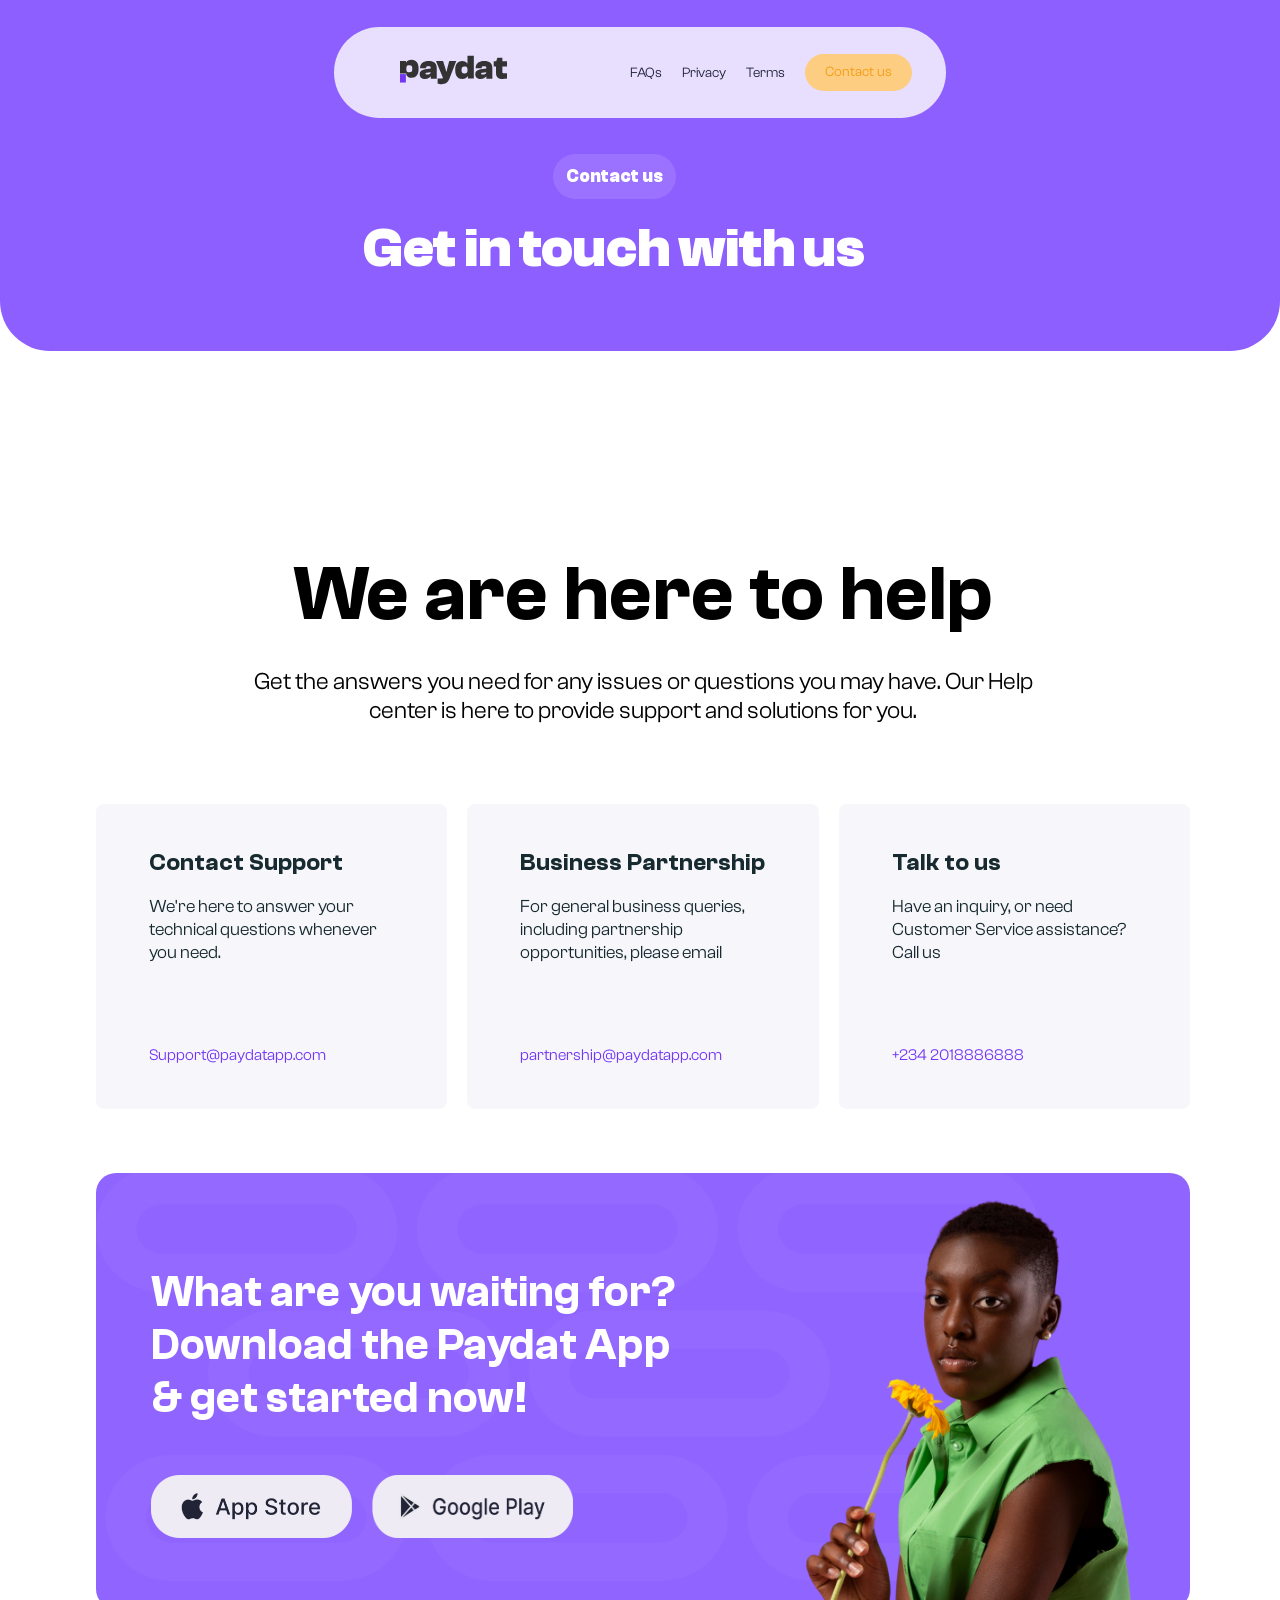
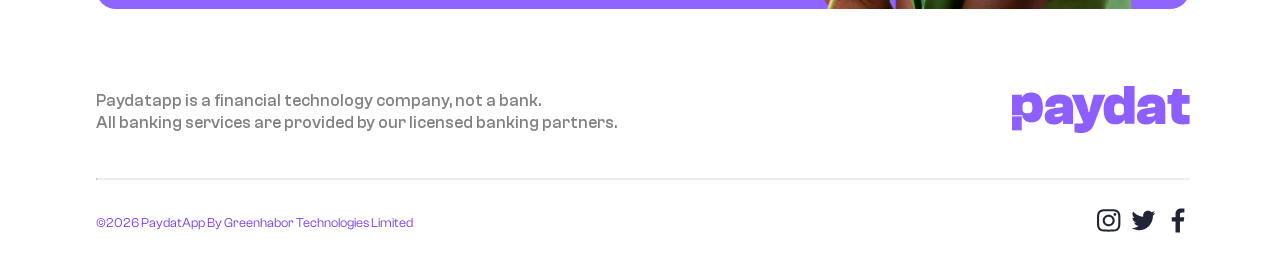
==== commit 7987d9bd: "update" ====
--- a/contact.html
+++ b/contact.html
@@ -13,27 +13,7 @@
     <nav class="navbar">
         <div class="container">
             <a href="index.html" class="logo">
-                <svg xmlns="http://www.w3.org/2000/svg" width="107" height="29" viewBox="0 0 107 29" fill="none">
-                    <path
-                        d="M6.3421 17.5701H0V5.28453H5.93512V6.62656H6.13861C7.08823 5.00419 8.91964 3.92261 11.5311 3.92261C16.4827 3.92261 18.6193 7.47155 18.6193 12.9471C18.6193 18.4226 16.5505 21.9715 11.5989 21.9715C9.08921 21.9715 7.39346 20.9237 6.64733 19.3351H6.3421V17.5701ZM6.3421 13.5892C6.3421 15.9552 7.29172 16.4622 9.2927 16.4622C11.972 16.4622 12.2772 15.2792 12.2772 12.9471C12.2772 10.6149 11.9381 9.46571 9.2927 9.46571C7.29172 9.46571 6.3421 9.93891 6.3421 12.3387V13.5892Z"
-                        fill="#333333" />
-                    <rect y="18.2576" width="5.88756" height="8.44737" fill="#333333" />
-                    <path
-                        d="M102.93 23.1686C98.216 23.1686 96.0115 21.2759 96.0115 17.0847V10.6628H93.7053V5.45774H96.215L97.3342 1.875H102.388V5.45774H107V10.6628H102.388V16.1384C102.388 17.1861 102.761 17.4565 104.219 17.4565H107V22.763C106.118 22.9658 104.524 23.1686 102.93 23.1686Z"
-                        fill="#333333" />
-                    <path
-                        d="M67.4877 9.59219e-05L73.8298 9.53674e-05L73.8298 22.7809L67.8947 22.7809L67.8947 20.4149L67.6912 20.4149C66.7416 22.0373 64.9102 23.1189 62.2987 23.1189C57.3472 23.1189 55.2105 19.57 55.2105 14.0945C55.2105 8.61895 57.2793 5.07001 62.2309 5.07001C64.7406 5.07001 66.4364 6.11779 67.1825 7.70636L67.4877 7.70636L67.4877 9.59219e-05ZM67.4877 13.4523C67.4877 11.0863 66.5381 10.5793 64.5371 10.5793C61.8579 10.5793 61.5526 11.7623 61.5526 14.0945C61.5526 16.4266 61.8918 17.5758 64.5371 17.5758C66.5381 17.5758 67.4877 17.1026 67.4877 14.7028L67.4877 13.4523Z"
-                        fill="#333333" />
-                    <path
-                        d="M41.6635 28.3202C40.1713 28.3202 38.4416 28.0498 37.6277 27.847V22.5743H41.1887C42.2401 22.5743 42.6132 22.4391 42.9184 21.7969L35.9658 5.20142H43.054L45.3603 12.3331L46.1403 15.6792H46.5812L47.2934 12.3331L49.2266 5.20142H56.247L49.3961 23.0137C47.87 27.002 45.055 28.3202 41.6635 28.3202Z"
-                        fill="#333333" />
-                    <path
-                        d="M24.9521 23.1685C21.9676 23.1685 19.6614 21.5799 19.6614 18.4028C19.6614 15.6988 21.425 14.0765 25.1217 13.4681L30.6837 12.5893V11.9809C30.6837 10.8993 30.3107 10.5275 28.4454 10.5275C26.58 10.5275 26.1391 10.8655 26.1391 11.9133V12.4541H20.0684V12.0485C20.0684 7.75598 23.4599 5.11963 28.6828 5.11963C34.0752 5.11963 36.7545 7.51939 36.7545 12.4203V22.8305H30.7855V20.735H30.4803C29.7341 21.8165 28.208 23.1685 24.9521 23.1685ZM25.4948 17.8282C25.4948 18.4366 25.8678 18.5718 27.0548 18.5718C29.5306 18.5718 30.582 17.9296 30.6837 16.3072L26.4444 17.017C25.7661 17.1184 25.4948 17.355 25.4948 17.8282Z"
-                        fill="#333333" />
-                    <path
-                        d="M80.549 23.1685C77.5645 23.1685 75.2583 21.5799 75.2583 18.4028C75.2583 15.6988 77.0219 14.0765 80.7186 13.4681L86.2807 12.5893V11.9809C86.2807 10.8993 85.9076 10.5275 84.0423 10.5275C82.177 10.5275 81.7361 10.8655 81.7361 11.9133V12.4541H75.6653V12.0485C75.6653 7.75598 79.0568 5.11963 84.2797 5.11963C89.6722 5.11963 92.3514 7.51939 92.3514 12.4203V22.8305H86.3824V20.735H86.0772C85.331 21.8165 83.8049 23.1685 80.549 23.1685ZM81.0917 17.8282C81.0917 18.4366 81.4647 18.5718 82.6518 18.5718C85.1276 18.5718 86.1789 17.9296 86.2807 16.3072L82.0413 17.017C81.363 17.1184 81.0917 17.355 81.0917 17.8282Z"
-                        fill="#333333" />
-                </svg>
+                <img src="./assets/images/newpaydatlogo.svg" alt="logo" />
             </a>
             <div class="menu-toggle">&#9776;</div>
             <ul class="nav-links">
@@ -41,7 +21,7 @@
                 <li><a href="/faq.html">FAQs</a></li>
                 <li><a href="/privacypolicy.html">Privacy</a></li>
                 <li><a href="/terms.html">Terms</a></li>
-                <li><a href="/contact.html">Contact us</a></li>
+                <li><a class="contact-btn" href="/contact.html">Contact us</a></li>
             </ul>
         </div>
     </nav>
--- a/style.css
+++ b/style.css
@@ -151,6 +151,7 @@
 .navbar .nav-links {
     list-style: none;
     display: flex;
+    align-items: center;
 }
 
 .navbar .nav-links li {
@@ -167,7 +168,18 @@
 font-weight: 400;
 line-height: normal;
 }
-
+.contact-btn {
+    border-radius: 100px;
+    background-color: #FDCD81;
+    text-decoration: none;
+    display: inline-flex;
+    padding: 10px 20px;
+    align-items: center;
+    transition: background 0.3s ease;
+    color: #FFF;
+    text-align: center;
+    font-family: "ClashGrotesk";
+}
 
 
 .navbar .nav-links a:hover,
@@ -189,6 +201,7 @@
   .navbar .close-nav {
     display: none;
   }
+
 
 /* Hero section styles */
 .hero {
@@ -201,6 +214,15 @@
   
 }
 
+.hero-container {
+    display: flex;
+    justify-content: center;
+    /* align-items: center; */
+    gap: 48px;
+    padding: 0;
+    margin: 0;
+}
+
 /* .hero-content {
     max-width: 800px;
 } */
@@ -210,8 +232,8 @@
     font-family: "ClashGrotesk";
     font-size: 60px;
     font-style: normal;
-    font-weight: 700;
-    line-height: normal;
+    font-weight: 600;
+    line-height: 65px;
     margin-bottom: 10px;
 }
 
@@ -221,7 +243,7 @@
     font-size: 21px;
     font-style: normal;
     font-weight: 400;
-    line-height: 31.5px; 
+    line-height: 25.83px; 
     margin-bottom: 10px
 }
 
@@ -313,11 +335,12 @@
 line-height: 50px; 
 text-transform: capitalize;
 color: #333333;
-margin-bottom: 10px !important;
+margin-bottom: 11px !important;
+margin-top: 11px !important;
 }
 
 .payment-section p{
-    color: #333;
+    color: #333333;
     font-family: "ClashGrotesk";
     font-size: 18px;
     font-style: normal;
@@ -335,6 +358,7 @@
     font-weight: 500;
     line-height: 22.5px; /* 150% */
     text-transform: uppercase;
+    margin-bottom: 0 !important;
 }
 
 
@@ -359,7 +383,7 @@
  border-radius: 20px;
 background: var(--Purple-BG, #F4EFFF);
 width: 690px;
-height: 770px !important;
+height: 740px !important;
 max-width: '100%';
 display: flex;
 flex-direction: column;
@@ -370,7 +394,7 @@
  object-fit: cover;
 max-width: 100%;
 position: relative;
-top: 14.5%;
+top: 15%;
 }
 
 .payment-flex {
@@ -421,14 +445,15 @@
   border-radius: 20px;
   background-repeat: no-repeat;
   background-size: contain;
-  background-position: center ;
+  background-position: center;
   display: flex;
-  justify-content: space-around;
-  padding: 8% 5% 0 5%;
+  justify-content: center;
+  padding: 6% 5% 0 5%;
+  gap: 10rem;
 }
 
 .text-content  {
- width: 376px;
+ width: 400px;
  max-width: 100%;
 }
 
@@ -440,6 +465,18 @@
     font-style: normal;
     font-weight: 500;
     line-height: 50px; /* 111.111% */
+    margin-bottom: 0 !important;
+    text-align: right;
+}
+
+.text-content p {
+    color: #333333;
+    font-family: "ClashGrotesk";
+    font-size: 18px;
+    font-style: normal;
+    font-weight: 400;
+    line-height: 26px;
+    text-align: right;
 }
 
 .image {
@@ -521,7 +558,7 @@
 font-style: normal;
 font-weight: 400;
 line-height: 22px;
-margin-bottom: 60px;
+
 
 }
 
@@ -575,20 +612,20 @@
 .download-section {
     width: 90%;
     max-width: 100%;
-    height: 100%;
+    /* height: 100%; */
     border-radius: 20px;
     background-color: #9064FF;
-   background-image: url('./assets/images/uniongroup.svg');
+   background-image: url('./assets/images/call-to-action-bg.svg');
    background-repeat: no-repeat;
    background-position: left;
     display: flex;
-    padding: 3% 5% 0 5%;
+    padding: 0% 5% 0 5%;
     justify-content: space-between;
     /* align-items: center; */
 }
 
 .download-image {
-    width: 443px;
+    /* width: 443px; */
     max-width: 100%;
     margin-bottom: -5px;
 }
@@ -599,6 +636,7 @@
     display: flex;
     flex-direction: column;
   padding-top: 5%;
+  padding-bottom: 5%;
 }
 
 .download-content h3 {
@@ -609,6 +647,7 @@
     font-weight: 600;
     line-height: 52.8px; /* 120% */
     margin-bottom: 0;
+  
 }
 
 
@@ -627,6 +666,7 @@
     gap: 20px;
     align-items: center;
     margin-top: 50px;
+    margin-bottom: 0 !important;
 }
 
 .download a {
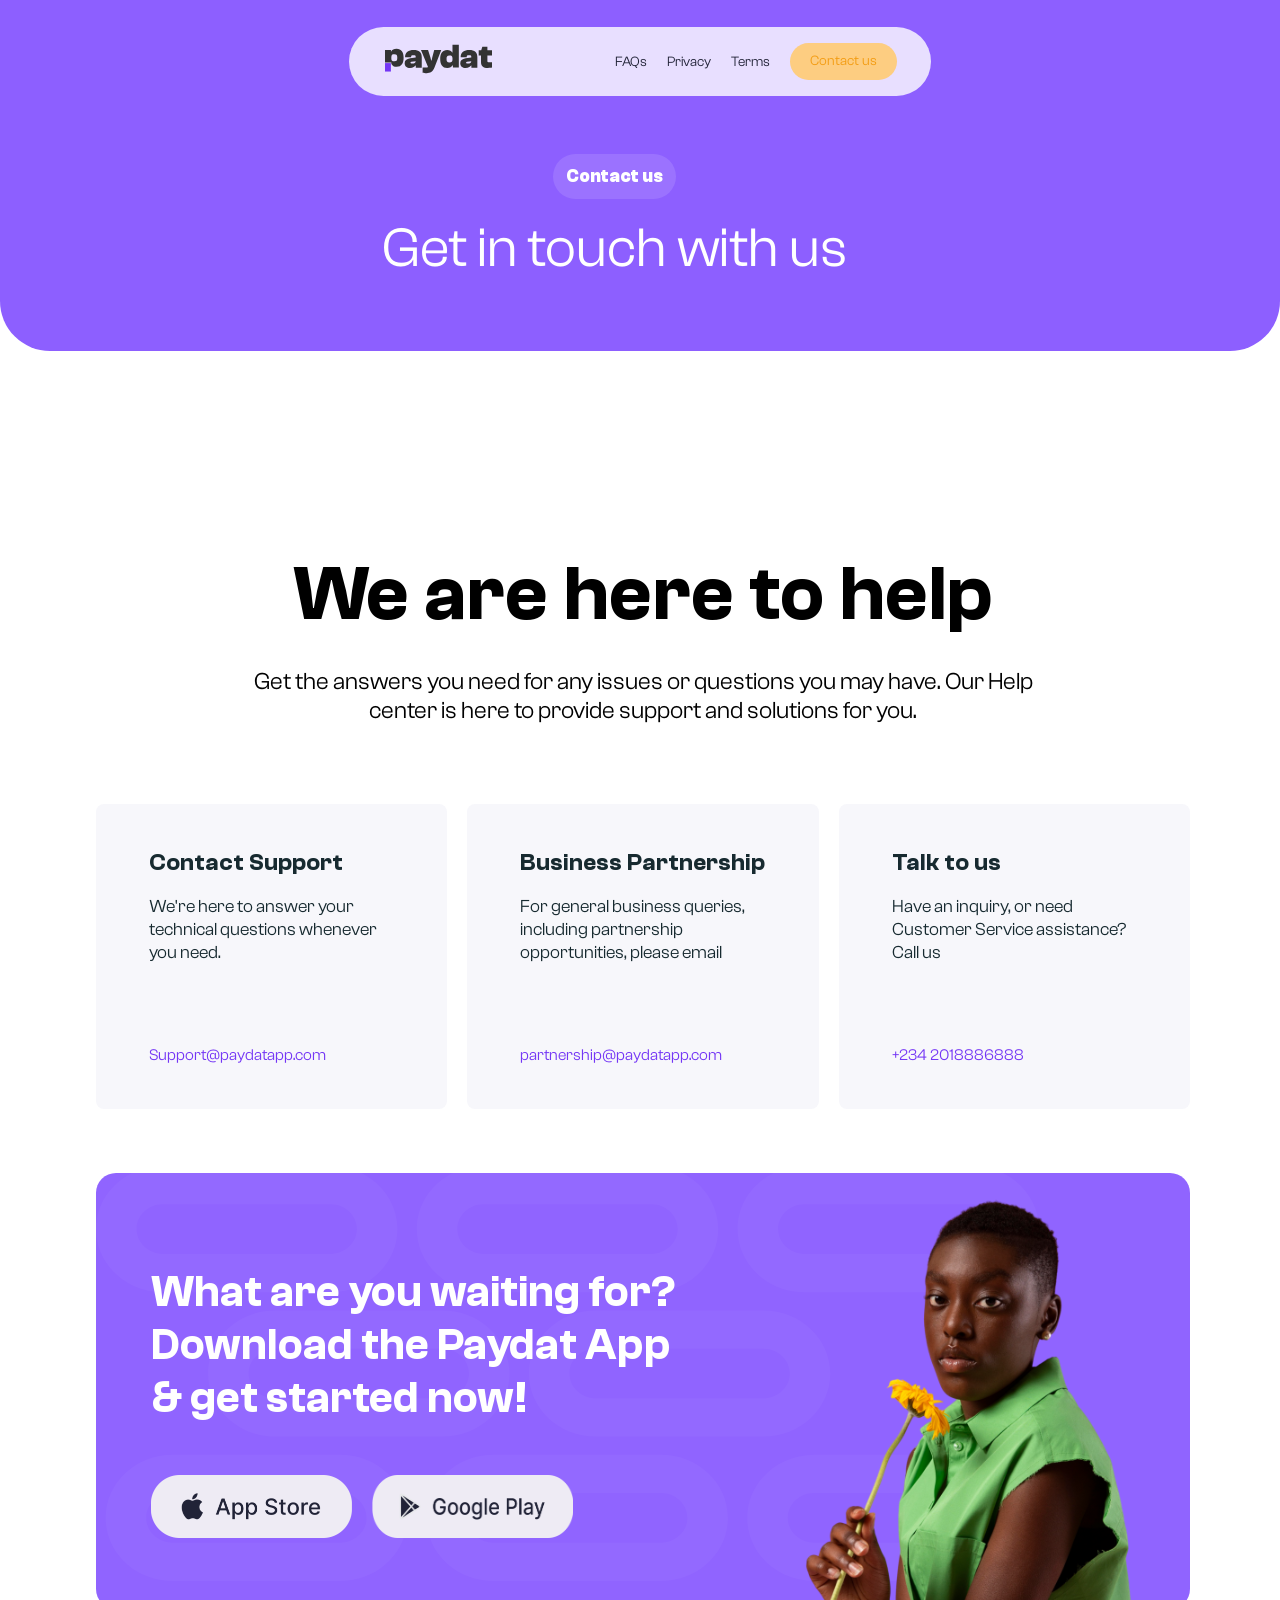
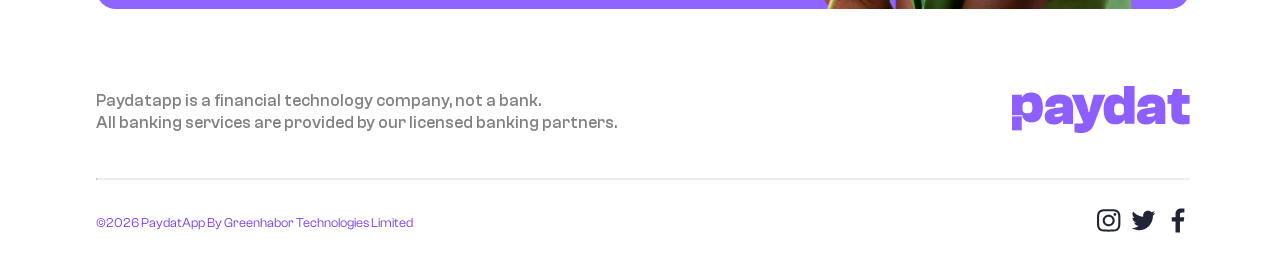
==== commit 6ace9513: "content update" ====
--- a/contact.html
+++ b/contact.html
@@ -4,7 +4,25 @@
 <head>
     <meta charset="UTF-8">
     <meta name="viewport" content="width=device-width, initial-scale=1.0">
-    <title>Paydat Payments</title>
+    <meta charset="UTF-8">
+    <meta name="viewport" content="width=device-width, initial-scale=1.0">
+    <meta name="title" content="PayDat - Top Mobile Payments App">
+<meta name="description" content="The top mobile payments app. Instant bill payment, online shopping, money transfers, and more for a seamless digital finance experience.">
+<meta name="keywords" content="PayDat, mobile payments app, bill payment, online shopping, money transfers, digital finance, seamless payments">
+<meta name="author" content="PayDat">
+<meta name="viewport" content="width=device-width, initial-scale=1.0">
+<meta property="og:title" content="PayDat - Top Mobile Payments App">
+<meta property="og:description" content="Instant bill payment, online shopping, money transfers, and more for a seamless digital finance experience.">
+<meta property="og:type" content="website">
+<meta property="og:url" content="https://www.paydat.com">
+<meta property="og:image" content="https://www.paydat.com/assets/logo.png">
+<meta name="twitter:card" content="summary_large_image">
+<meta name="twitter:title" content="PayDat - Top Mobile Payments App">
+<meta name="twitter:description" content="Instant bill payment, online shopping, money transfers, and more for a seamless digital finance experience.">
+<meta name="twitter:image" content="https://www.paydat.com/assets/logo.png">
+<meta name="twitter:site" content="@PayDatApp">
+<title>PayDat - Top Mobile Payments App for Seamless Digital Finance</title>
+<link rel="icon" type="image/x-icon" href="./assets/images/favicon.ico">
     <link rel="stylesheet" href="style.css"> <!-- Optional CSS File -->
 </head>
 
--- a/style.css
+++ b/style.css
@@ -42,7 +42,7 @@
 
 details {
     margin-bottom: 10px;
-    border-bottom: 1px solid #2323371A;
+    /* border-bottom: 1px solid #2323371A; */
     padding: 2% 0% 2% 0%;
 }
 
@@ -86,6 +86,14 @@
 }
 
 
+.faq-content p {
+ 
+    color: #000000;
+    font-size: 14px;
+    font-weight: 400;
+}
+
+
 
  .container {
         width: 90%;
@@ -120,7 +128,7 @@
     border-radius: 50px;
     background: rgba(255, 255, 255, 0.80);
     backdrop-filter: blur(15px);
-    padding: 11px 50px 11px 50px;
+    padding: 0px 50px 0px 20px;
     position: fixed;
     width: 40%;
     max-width: 100%;
@@ -143,7 +151,6 @@
 }
 
 .navbar .logo {
-    /* font-size: 1.5em; */
     color: white;
     text-decoration: none;
 }
@@ -216,7 +223,7 @@
 
 .hero-container {
     display: flex;
-    justify-content: center;
+    justify-content: space-around;
     /* align-items: center; */
     gap: 48px;
     padding: 0;
@@ -503,28 +510,34 @@
     padding-right: 5%;
 }
 
+.policy-section h3 {
+    font-weight: 500;
+}
+
 .green-section {
-    width: 90%;
-    max-width: 100%;
+     width: 90%; 
+    max-width: 100%; 
     height: 100%;
     border-radius: 20px;
     background: #A7D4A9;
   display: flex;
-  padding: 3% 5% 0 5%;
-justify-content: space-around;
-align-items: center;
-}
+  flex-direction: row;
+  padding: 2% 5% 0 5%;
+   justify-content: space-around;
+  align-items: center;
+  
+}
+
+
+
 
 .green-section  img{
     flex-shrink: 0;
     max-width: 100%;
     width: 100%;
-
-
 }
 
 .green-web-image {
-
     display: block;
 }
 
@@ -534,7 +547,7 @@
 
 
 .green-content {
-    width: 515px;
+    width: 334px;
     max-width: 100%;
     position: relative;
 
@@ -579,9 +592,9 @@
     background-size: cover;
     /* background-position: center ; */
     display: flex;
-    /* justify-content: space-between; */
-    padding: 5% 5% 0 5%;
-    gap: 10rem;
+    justify-content: center;
+    padding: 3% 5% 0 5%;
+    gap: 5rem;
     align-items: center;
     
 }
@@ -862,11 +875,12 @@
 
 .contact-section h1 {
   font-size: 56px;
-  font-weight: bold;
+  font-weight: 400;
   color: #FFFFFF;
   margin-bottom: 0px;
 line-height:78px;
 margin-top: 0px;
+text-align: center;
 }
 
 .privacy-container {
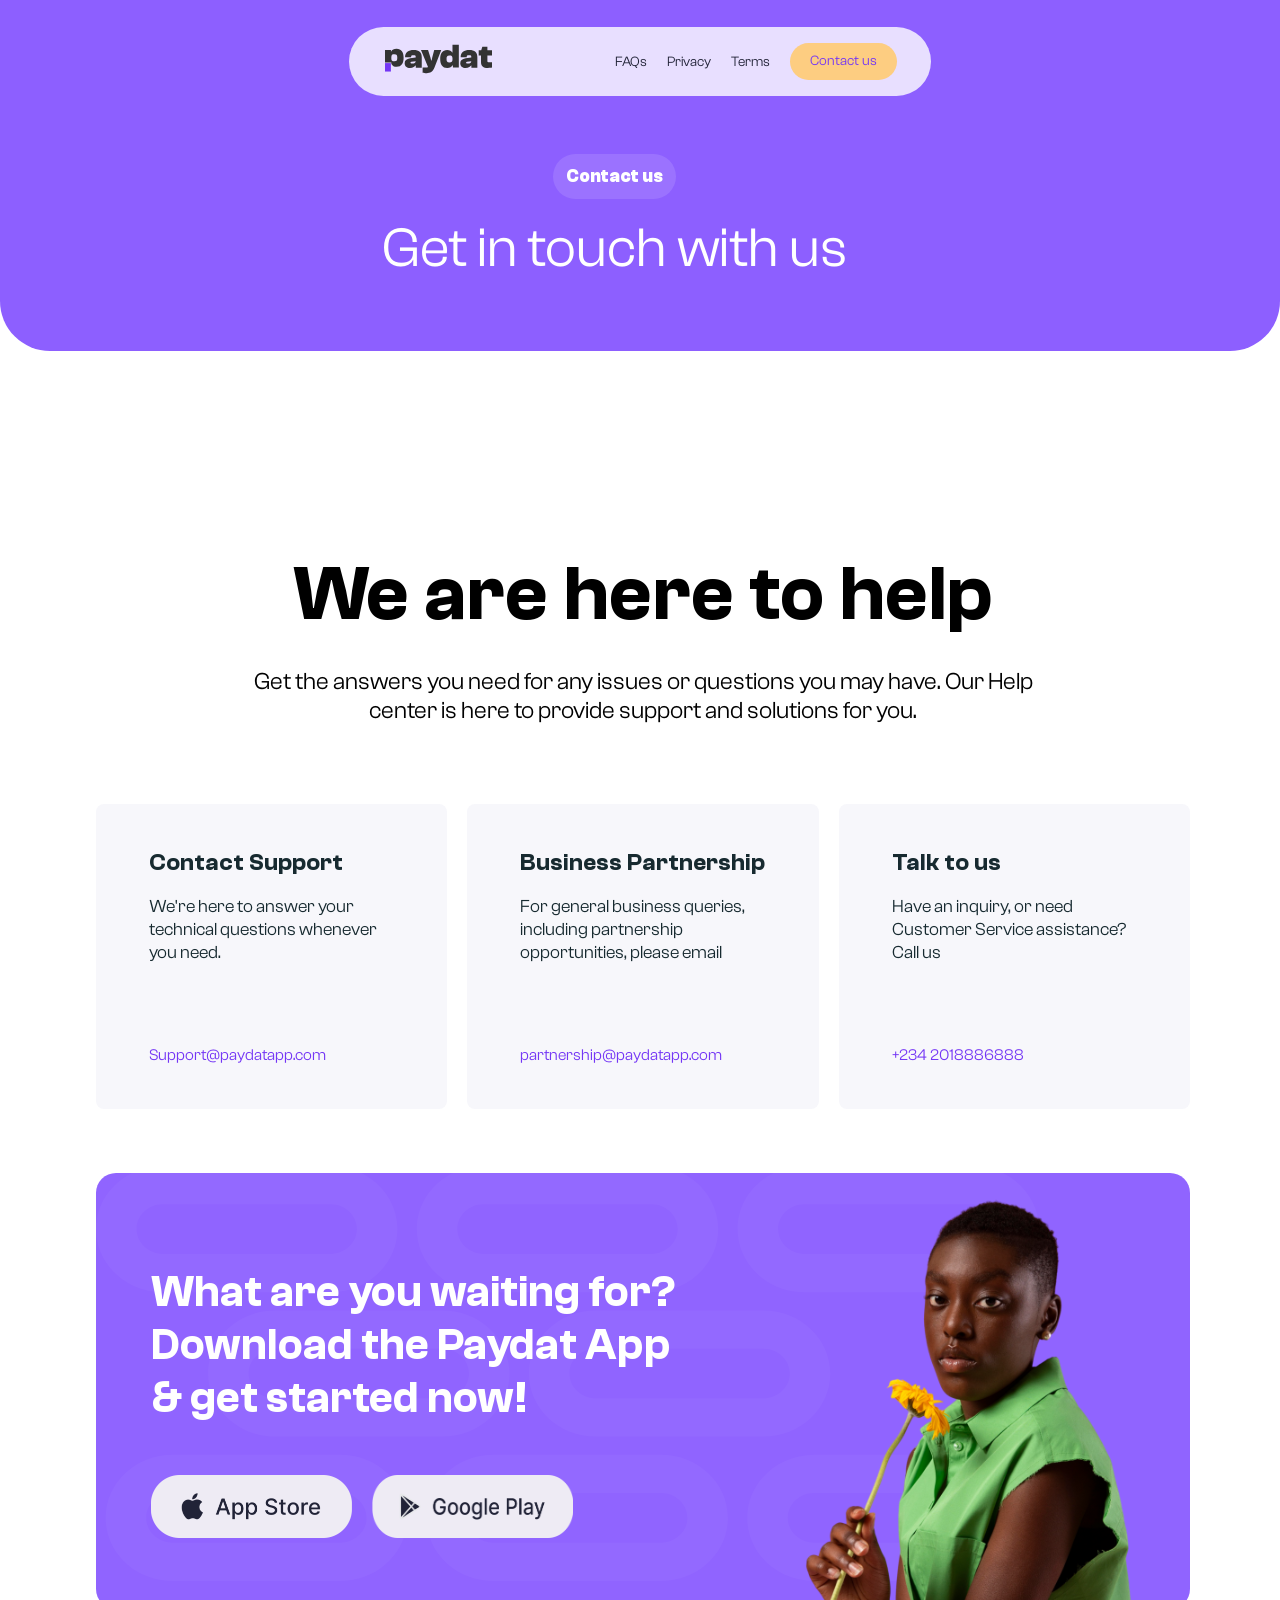
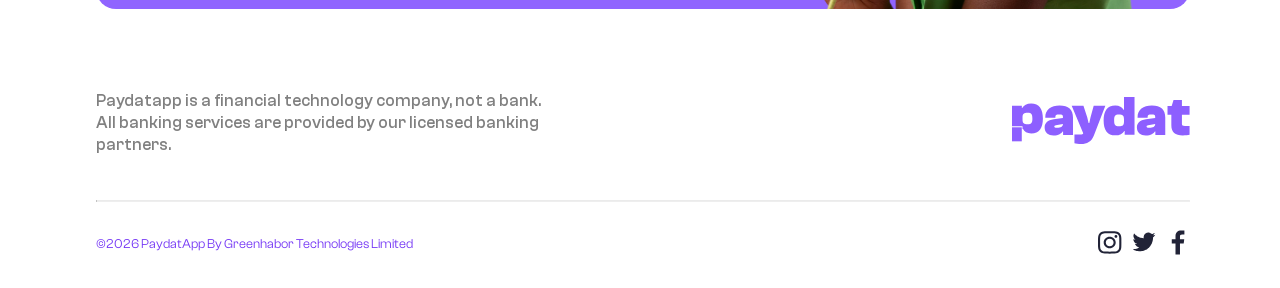
==== commit bcb00465: "navlinks" ====
--- a/contact.html
+++ b/contact.html
@@ -39,7 +39,7 @@
                 <li><a href="/faq.html">FAQs</a></li>
                 <li><a href="/privacypolicy.html">Privacy</a></li>
                 <li><a href="/terms.html">Terms</a></li>
-                <li><a class="contact-btn" href="/contact.html">Contact us</a></li>
+                <li><button type="button" class="contact-btn" ><a href="/contact.html">Contact us</a></button></li>
             </ul>
         </div>
     </nav>
@@ -156,21 +156,21 @@
     
                 </div>
                 <hr class="line-break" />
-                <div class="footer-content">
+                <div class="footer-content footer-box-row">
                     <div class="dateformat" id="dateformat"> </div>
                         <div class="social-box">
                         <a href="#" class="social-media">
-                            <svg xmlns="http://www.w3.org/2000/svg" width="24" height="25" viewBox="0 0 24 25" fill="none">
+                            <svg xmlns="http://www.w3.org/2000/svg"  viewBox="0 0 24 25" fill="none">
                                 <path d="M11.694 1.17004C8.5185 1.17004 8.12025 1.18279 6.873 1.23754C5.628 1.29229 4.77825 1.48279 4.03425 1.76104C3.25888 2.04037 2.55247 2.48283 1.96275 3.05854C1.37171 3.61485 0.911185 4.29514 0.61425 5.05054C0.32475 5.76754 0.12675 6.58504 0.0705 7.78204C0.0135 8.98204 0 9.36454 0 12.42C0 15.4755 0.0135 15.8588 0.0705 17.058C0.1275 18.2558 0.3255 19.0733 0.61425 19.7895C0.911185 20.545 1.37171 21.2252 1.96275 21.7815C2.55249 22.3572 3.25889 22.7997 4.03425 23.079C4.77825 23.3573 5.628 23.5478 6.873 23.6025C8.12025 23.6573 8.5185 23.67 11.694 23.67C14.8702 23.67 15.2685 23.6573 16.5165 23.6025C17.7607 23.5478 18.6105 23.3573 19.3545 23.0798C20.1299 22.8004 20.8363 22.358 21.426 21.7823C22.0171 21.2258 22.4776 20.5452 22.7745 19.7895C23.064 19.0733 23.262 18.2558 23.3182 17.058C23.3752 15.858 23.3888 15.4755 23.3888 12.42C23.3888 9.36454 23.3752 8.98129 23.3182 7.78204C23.2612 6.58429 23.0632 5.76679 22.7745 5.05054C22.4775 4.29515 22.017 3.61487 21.426 3.05854C20.8363 2.48283 20.1299 2.04037 19.3545 1.76104C18.6105 1.48279 17.76 1.29229 16.515 1.23754C15.2685 1.18279 14.8702 1.17004 11.694 1.17004ZM11.694 3.19729C14.817 3.19729 15.1867 3.20854 16.4198 3.26254C17.5597 3.31279 18.1793 3.49579 18.591 3.65029C19.0957 3.82851 19.5548 4.11584 19.9357 4.49179C20.3215 4.85091 20.6206 5.29306 20.8102 5.78479C20.9707 6.18154 21.1613 6.77704 21.213 7.87429C21.2693 9.06004 21.2812 9.41629 21.2812 12.42C21.2812 15.4238 21.2692 15.78 21.2137 16.9658C21.1612 18.063 20.9707 18.6585 20.8102 19.0553C20.5987 19.5803 20.3452 19.9553 19.9357 20.3483C19.5548 20.7243 19.0957 21.0116 18.591 21.1898C18.1785 21.3443 17.5597 21.5273 16.4198 21.5775C15.1867 21.6315 14.817 21.6428 11.6947 21.6428C8.57175 21.6428 8.202 21.6315 6.969 21.5775C5.829 21.5273 5.2095 21.3443 4.797 21.1898C4.2926 21.0115 3.83371 20.7242 3.453 20.3483C3.06696 19.9893 2.76766 19.5471 2.57775 19.0553C2.418 18.6585 2.2275 18.063 2.175 16.9658C2.11875 15.78 2.1075 15.4238 2.1075 12.42C2.1075 9.41629 2.11875 9.06004 2.175 7.87429C2.2275 6.77704 2.418 6.18154 2.57775 5.78479C2.79 5.25979 3.0435 4.88479 3.453 4.49179C3.83371 4.11593 4.2926 3.82861 4.797 3.65029C5.2095 3.49579 5.82825 3.31279 6.969 3.26254C8.202 3.20854 8.57175 3.19729 11.694 3.19729ZM11.694 6.64279C8.3775 6.64279 5.68875 9.22954 5.68875 12.42C5.68875 15.6105 8.3775 18.1973 11.694 18.1973C15.0105 18.1973 17.7 15.6105 17.7 12.42C17.7 9.22954 15.0113 6.64279 11.6947 6.64279H11.694ZM11.694 16.17C9.5415 16.17 7.79625 14.4908 7.79625 12.42C7.79625 10.3493 9.5415 8.67004 11.694 8.67004C13.8465 8.67004 15.5925 10.3493 15.5925 12.42C15.5925 14.4908 13.8472 16.17 11.694 16.17ZM19.3403 6.41479C19.3403 7.16029 18.7118 7.76479 17.937 7.76479C17.1615 7.76479 16.5338 7.16029 16.5338 6.41479C16.5338 5.66929 17.1615 5.06479 17.9363 5.06479C18.7118 5.06479 19.3403 5.66929 19.3403 6.41479Z" fill="#212337"/>
                               </svg>
                         </a>
                         <a href="#" class="social-media">
-                            <svg xmlns="http://www.w3.org/2000/svg" width="25" height="25" viewBox="0 0 25 25" fill="none">
+                            <svg xmlns="http://www.w3.org/2000/svg"  viewBox="0 0 25 25" fill="none">
                                 <path d="M16.4205 2.69485V2.69031H17.5362L17.9442 2.77269C18.216 2.82588 18.4625 2.89593 18.6836 2.9822C18.9061 3.06847 19.1208 3.16901 19.3277 3.28447C19.5353 3.39928 19.7234 3.51669 19.8921 3.63604C20.0594 3.75409 20.2099 3.87993 20.3429 4.01225C20.4746 4.14588 20.6802 4.1809 20.9591 4.11604C21.238 4.05117 21.5383 3.96036 21.8601 3.84555C22.1818 3.73074 22.5003 3.60101 22.8149 3.45701C23.1295 3.31301 23.3208 3.22155 23.3902 3.18263C23.457 3.14242 23.4934 3.12101 23.4973 3.11777L23.5018 3.11128L23.5232 3.1009L23.5446 3.08988L23.566 3.07885L23.5874 3.06847L23.592 3.06198L23.5984 3.05744L23.6049 3.0529L23.6088 3.04642L23.6302 3.03993L23.6516 3.03604L23.6477 3.06847L23.6413 3.1009L23.6302 3.13333L23.6199 3.16577L23.6088 3.18717L23.5984 3.20858L23.5874 3.24101C23.5786 3.26932 23.5715 3.29813 23.566 3.32728C23.5589 3.3636 23.4908 3.5076 23.3623 3.75928C23.2228 4.02794 23.0609 4.28441 22.8785 4.52598C22.6858 4.78544 22.5126 4.98133 22.3595 5.11366C22.2052 5.24728 22.1027 5.34069 22.0527 5.39452C22.0028 5.44901 21.9418 5.4996 21.8704 5.54566L21.7628 5.61701L21.7414 5.62739L21.72 5.63842L21.7154 5.6449L21.7089 5.64944L21.7024 5.65333L21.6986 5.65982L21.6772 5.67085L21.6557 5.68187L21.6512 5.68836L21.6447 5.69225L21.6382 5.69679L21.6343 5.70328L21.6298 5.70977L21.6233 5.71366L21.6168 5.7182L21.6129 5.72469H21.72L22.3206 5.59496C22.7088 5.51212 23.0921 5.40774 23.4687 5.28231L24.048 5.08771L24.1128 5.06631L24.1453 5.05528L24.166 5.04425L24.1874 5.03387L24.2088 5.02285L24.2309 5.01182L24.2737 5.00533L24.3165 5.00144V5.04425L24.3055 5.04879L24.2951 5.05528L24.2906 5.06177L24.2841 5.06631L24.2776 5.0702L24.2737 5.07669L24.2692 5.08317L24.2627 5.08771L24.2562 5.09225L24.2523 5.09874L24.2477 5.10523L24.2413 5.10912L24.2309 5.13052L24.2199 5.15258L24.2134 5.15647C24.2108 5.16101 24.12 5.2836 23.9409 5.5236C23.7619 5.76555 23.6653 5.88815 23.651 5.89139C23.6367 5.89528 23.6166 5.91733 23.5913 5.95625C23.5667 5.99647 23.4149 6.15733 23.136 6.43755C22.857 6.71842 22.5846 6.96815 22.3167 7.18674C22.0475 7.40728 21.912 7.67777 21.9087 7.99885C21.9048 8.31863 21.888 8.67993 21.8594 9.08339C21.8266 9.52116 21.7729 9.95711 21.6986 10.3898C21.6044 10.9248 21.4825 11.4546 21.3334 11.977C21.1693 12.5673 20.9688 13.1433 20.7327 13.705C20.5177 14.2237 20.2705 14.7285 19.9926 15.2164C19.7351 15.6633 19.499 16.0414 19.2843 16.3508C19.0702 16.6603 18.8516 16.9521 18.6298 17.2252C18.408 17.499 18.1277 17.8071 17.7885 18.1502C17.448 18.4914 17.2624 18.6782 17.2307 18.7113C17.1982 18.7437 17.0575 18.8611 16.8103 19.0654C16.5639 19.2717 16.2992 19.4773 16.0164 19.6836C15.7662 19.8672 15.5068 20.038 15.2393 20.1954C15.0032 20.3316 14.7184 20.4879 14.3857 20.6637C14.0536 20.8408 13.6942 21.0049 13.3083 21.1567C12.9217 21.3072 12.5143 21.4479 12.0849 21.5777C11.6562 21.7074 11.241 21.8079 10.8402 21.8799C10.3887 21.9588 9.93429 22.0201 9.47802 22.0635L8.71586 22.1387V22.1498H7.32126V22.1387L7.13899 22.1284C7.03877 22.1226 6.93865 22.1152 6.83867 22.1063C6.54153 22.0705 6.24486 22.0309 5.94872 21.9876C5.54116 21.9351 5.13636 21.8631 4.73575 21.7716C4.44321 21.7003 4.00667 21.5627 3.42742 21.3617C2.9192 21.1894 2.42242 20.9851 1.94007 20.75C1.68183 20.6223 1.42453 20.4928 1.16818 20.3614C1.04969 20.2996 0.933501 20.2333 0.819856 20.163L0.626558 20.0443L0.622666 20.0378L0.61618 20.0332L0.609693 20.0287L0.605153 20.0222L0.583747 20.0118L0.562342 20.0008L0.55845 19.9943L0.551964 19.9898L0.545477 19.9859L0.540937 19.9794L0.536396 19.9729L0.52991 19.9684H0.519531V19.9249L0.540937 19.9294L0.562342 19.9359L0.658991 19.947C0.723856 19.9534 0.898991 19.9651 1.1844 19.9794C1.81914 20.0098 2.45533 19.9772 3.08364 19.8821C3.42029 19.8315 3.81661 19.7452 4.27456 19.6226C4.70579 19.5097 5.12777 19.3639 5.53683 19.1867C5.81182 19.067 6.08369 18.9403 6.35218 18.8066C6.5124 18.7243 6.75694 18.5718 7.0858 18.3487L7.57942 18.014L7.58396 18.0075L7.59045 18.003L7.59694 17.9984L7.60083 17.9919L7.60537 17.9854L7.61186 17.9816L7.61834 17.977L7.62223 17.9705L7.64364 17.964L7.66504 17.9601L7.66959 17.9381L7.67607 17.9167L7.68256 17.9121L7.68645 17.9057L7.51521 17.8953C7.40427 17.8882 7.29335 17.8808 7.18245 17.8732C7.01212 17.8543 6.84358 17.8218 6.67845 17.7759C6.42489 17.7097 6.17715 17.623 5.93769 17.5165C5.67028 17.3998 5.41222 17.2627 5.1658 17.1065C4.91477 16.9483 4.7338 16.8166 4.62223 16.7115C4.51196 16.6077 4.36926 16.4611 4.19348 16.2704C4.0252 16.0874 3.87286 15.8904 3.73813 15.6814C3.59795 15.4583 3.47458 15.225 3.36904 14.9835L3.19131 14.5904L3.18029 14.558L3.16991 14.5256L3.16342 14.5041L3.15888 14.4827L3.19131 14.4866L3.22375 14.4931L3.45921 14.5256C3.61683 14.5476 3.86331 14.5547 4.19996 14.5476C4.53596 14.5405 4.76818 14.5255 4.89726 14.5041C5.02569 14.4827 5.10483 14.4685 5.13337 14.4613L5.17618 14.4503L5.22937 14.4393L5.28321 14.4289L5.28775 14.4224L5.29423 14.4179L5.30072 14.4133L5.30461 14.4068L5.2618 14.3965L5.21899 14.3854L5.17618 14.3744L5.13337 14.364L5.08991 14.353C5.03968 14.3395 4.98972 14.325 4.94007 14.3096C4.74404 14.2378 4.55082 14.1586 4.36083 14.0721C4.04559 13.9359 3.79586 13.8023 3.60969 13.6726C3.42288 13.5428 3.24515 13.4001 3.0778 13.2471C2.88084 13.0596 2.69665 12.8591 2.52645 12.6471C2.31474 12.3844 2.13449 12.098 1.98937 11.7934C1.84201 11.496 1.72342 11.1852 1.63521 10.8652C1.55737 10.5714 1.50548 10.2717 1.48083 9.96879L1.44191 9.51474L1.46396 9.51928L1.48537 9.52577L1.50677 9.53679L1.52818 9.54782L1.54959 9.5582L1.57099 9.56923L1.90375 9.72036C2.16926 9.83521 2.44599 9.92216 2.72948 9.97982C3.05899 10.0512 3.25488 10.0914 3.31975 10.0985L3.41704 10.1089H3.60969L3.60515 10.1024L3.59867 10.0985L3.59218 10.094L3.58829 10.0875L3.58375 10.081L3.57726 10.0765L3.57077 10.0726L3.56688 10.0661L3.54548 10.0551L3.52342 10.044L3.51953 10.0376L3.51304 10.0337L3.50656 10.0291L3.50202 10.0226L3.48061 10.0116L3.45921 10.0012L3.45531 9.99474C3.3935 9.94895 3.33187 9.9029 3.27045 9.85658C3.13704 9.75056 3.01351 9.63267 2.90137 9.50436C2.76918 9.35605 2.6405 9.20466 2.51542 9.05031C2.38623 8.89159 2.2712 8.72186 2.17164 8.54306C2.05174 8.32081 1.94559 8.09141 1.8538 7.85615C1.6417 7.32499 1.52425 6.76079 1.50677 6.18912C1.49964 5.91539 1.50677 5.68187 1.52818 5.48728C1.54959 5.29269 1.59304 5.07344 1.65661 4.82825C1.72148 4.58371 1.81423 4.32425 1.93553 4.05117L2.11845 3.64058L2.12883 3.60815L2.13986 3.57571L2.14634 3.57117L2.15023 3.56469L2.15477 3.5582L2.16126 3.55431L2.16775 3.55885L2.17164 3.56533L2.17618 3.57182L2.18267 3.57571L2.18915 3.58025L2.19304 3.58674L2.19759 3.59323L2.20407 3.59712L2.21445 3.61917L2.22548 3.64058L2.23196 3.64512L2.2365 3.6516L2.5258 3.97593C2.7191 4.19128 2.94742 4.43258 3.21272 4.69917C3.47737 4.96512 3.62396 5.10328 3.6525 5.11366C3.68104 5.12533 3.71737 5.15842 3.75953 5.2129C3.80299 5.26609 3.94569 5.39388 4.18894 5.5956C4.43218 5.79669 4.75067 6.0302 5.14375 6.29679C5.53748 6.56339 5.97402 6.82609 6.45272 7.08555C6.93207 7.34501 7.4471 7.57852 7.9978 7.78739C8.54915 7.99625 8.9351 8.13312 9.15629 8.19798C9.37813 8.26285 9.75758 8.34523 10.294 8.44577C10.8305 8.54696 11.2346 8.61182 11.5063 8.64036C11.7781 8.66955 11.9643 8.68577 12.0642 8.69031L12.2147 8.6942L12.2101 8.66177L12.2036 8.62933L12.1608 8.3595C12.1279 8.10901 12.1136 7.85642 12.118 7.60382C12.118 7.2795 12.1427 6.98112 12.1933 6.70739C12.2432 6.43366 12.3184 6.15669 12.4183 5.87582C12.4975 5.6428 12.5957 5.41673 12.7122 5.19993C12.8095 5.03128 12.9366 4.83928 13.0942 4.62328C13.2519 4.40728 13.4555 4.18415 13.7059 3.95388C13.9669 3.71558 14.2549 3.50876 14.5641 3.33766C14.8483 3.17507 15.1463 3.03788 15.4547 2.92771C15.6779 2.84688 15.9078 2.78546 16.1416 2.74415C16.3271 2.7156 16.4205 2.69874 16.4205 2.69485Z" fill="#212337"/>
                               </svg>
                         </a>
-                        <a href="">
-                            <svg xmlns="http://www.w3.org/2000/svg" width="24" height="25" viewBox="0 0 24 25" fill="none">
+                        <a href="" class="social-media">
+                            <svg xmlns="http://www.w3.org/2000/svg" viewBox="0 0 24 25" fill="none">
                                 <path d="M13.9679 24.42V13.472H17.6919L18.2487 9.20564H13.9679V6.48164C13.9679 5.24644 14.3159 4.40484 16.1103 4.40484L18.3999 4.40404V0.588044C18.0039 0.536044 16.6447 0.420044 15.0639 0.420044C11.7631 0.420044 9.50393 2.40804 9.50393 6.06004V9.20564H5.76953V13.4728H9.50233V24.42H13.9671H13.9679Z" fill="#212337"/>
                               </svg>
                         </a>
--- a/style.css
+++ b/style.css
@@ -95,6 +95,7 @@
 
 
 
+
  .container {
         width: 90%;
         margin-left: 1rem;
@@ -114,7 +115,14 @@
     align-items: center;
   }
 
-
+  
+  .bills-image {
+    display: block;
+}
+
+.bills-image-mobile{
+    display: none;
+}
 
   .grid-column-3 {
     display: grid;
@@ -183,20 +191,22 @@
     padding: 10px 20px;
     align-items: center;
     transition: background 0.3s ease;
-    color: #FFF;
+    color: #212337;
     text-align: center;
     font-family: "ClashGrotesk";
+    border: none !important;
+    cursor: pointer;
 }
 
 
 .navbar .nav-links a:hover,
 .navbar .nav-links a:focus,
 .navbar .nav-links a:active {
-    color: #f39c12;
+    color: #7436F5;
 }
 
 .navbar .nav-links a.active {
-    color: #f39c12;
+    color: #7436F5;
     
 }
 
@@ -309,6 +319,7 @@
     align-items: center;
     margin-bottom: 50px;
 }
+
 
  .payment-content h2 {
 color: #333333;
@@ -331,6 +342,16 @@
 text-transform: capitalize;
 
 }
+
+.local-image {
+    display: block;
+}
+
+.local-mobile {
+    display: none;
+    object-fit: contain;
+}
+
 
 
 .payment-section h3{
@@ -618,7 +639,7 @@
 .invoice-section img {
     /* width: 393px; */
     max-width: 100%;
-    margin-bottom: -5px;
+    /* margin-bottom: -5px; */
 }
 
 
@@ -741,6 +762,8 @@
 font-style: normal;
 font-weight: 500;
 line-height: 22px; /* 131.984% */
+max-width: 490px;
+
 }
 
 .line-break {
@@ -909,6 +932,14 @@
       /* top: 30px; */
 }
 
+.social-media {
+    width: 24px !important;
+    height: 28px !important;
+}
+
+.amount-image-mobile {
+    display: none;
+}
 
 /* Small devices (portrait tablets and below) */
 @media (max-width: 768px) {
@@ -929,21 +960,25 @@
         display: flex;
         flex-direction: column;
         position: fixed;
-        top: -40px;
+        top: 60px;
         right: 0;
         left: auto;
-        width: 50%;
+        width: 90%;
         height: 602px ;
-        background: #fff;
+        background: rgba(255, 255, 255, 2); !important;
         justify-content: start;
-        align-items: start;
-        z-index: 10;
+        align-items: center;
+        z-index: 999;
         transition: all 0.3s ease-in-out;
-
+        border-radius: 20px;
+        padding: 20px 20px;
+        backdrop-filter: blur(30px);
+       
       }
     
       .navbar.active .nav-links li {
         margin: 20px 0;
+        color: #212337;
       }
     
       .navbar .menu-toggle {
@@ -972,6 +1007,15 @@
       
     }
 
+    .hero-container {
+        display: flex;
+        justify-content: center;
+        align-items: center;
+        gap: 48px;
+      
+        flex-direction: column;
+    }
+
     .hero {
         height: auto !important;
     }
@@ -996,19 +1040,24 @@
         flex-direction: column;
         align-items: center;
         justify-content: center;
-        padding-top: 30px;
-        
+        padding-top: 50px;
+        padding-bottom: 30px;
+     
     }
 
     .hero h1 {
         font-size: 40px;
         text-align: center;
         margin-bottom: 0;
+        line-height: 50px;
+        text-align: center !important;
     }
 
     .hero p {
         font-size: 18px;
-        text-align: center;
+        text-align: center !important;
+        margin-bottom: 40px !important;
+        margin-top: 20px !important;
     }
 
     .cta-button {
@@ -1025,11 +1074,15 @@
     }
 
     .payment-section h3 {
-        font-size: 32px;
+        font-size: 25px;
+        line-height: 30px;
+        margin-bottom 0 !important;
+        margin-top: 0 !important;
     }
 
     .payment-section p {
-        font-size: 16px;
+        font-size: 14px;
+        line-height: 20px;
     }
 
     .mobile-image {
@@ -1044,7 +1097,7 @@
 
     .green-section {
         flex-direction: column;
-        padding: 6% 5% 0 5%;
+        padding: 6% 0% 0 0%;
         align-items: center;
         gap: 0;
         width: auto;
@@ -1061,22 +1114,30 @@
     object-fit: cover;
 }
 
+.local-image {
+    display: none;
+}
+
+.local-mobile {
+    display: block;
+    object-fit: contain;
+}
 
 .green-image-wrapper {
     order: 1;
 }
 
     .green-content {
-        /* width: 247px; */
+     padding: 0;
     }
 
     .green-content h3 {
-        font-size: 30px;
+        font-size: 25px;
         line-height: normal;
     }
 
     .green-content p {
-        font-size: 16px;
+        font-size: 14px;
         line-height: normal;
     }
 
@@ -1101,16 +1162,22 @@
 
     .invoice-section {
         flex-direction: column;
-        padding: 6% 5% 0 5%;
+        padding: 6% 0% 1% 5%;
         align-items: center;
         gap: 0;
         width: auto;
         max-width: 100%;
     }
 
+    .invoice-section .green-content  h3{
+        font-size: 25px;
+        line-height: normal;
+    }
+
     .invoice-section .green-content  p{
-      font-size: 16px;
+      font-size: 14px;
       line-height: normal;
+      color: #33333399;
     }
 
     .download-section {
@@ -1135,7 +1202,7 @@
     .download-content h3 {
         font-size: 36px;
         line-height: 36px;
-        margin-bottom: 0px;
+        margin-bottom: 15px;
         text-align: center;
         margin-top: 0px;
     }
@@ -1148,7 +1215,7 @@
     }
 
     .download {
-        margin-top: 0
+        margin-top: 10px;
     }
 
     .download-image {
@@ -1164,10 +1231,36 @@
       padding: 3% 5% 0 5%;
     }
 
+   
+
     .text-content h3 {
-        font-size: 30px;
-        line-height: 31.373px;
-    }
+        font-size: 25px;
+        line-height: 30.373px;
+        text-align: left;
+    width: 100%;
+    max-width: 191px;
+    }
+
+    .text-content p {
+        font-size: 14px;
+        line-height: 22px;
+        text-align: left;
+        width: auto;
+        max-width: 311px;
+    }
+
+    .bills-image-wrapper {
+        order: 1;
+    }
+
+    .bills-image {
+        display: none;
+    }
+
+    .bills-image-mobile{
+        display: block;
+    }
+
 
     .grid-column-3 {
         display: grid;
@@ -1186,25 +1279,47 @@
         border-radius: 20px;
     background: var(--Purple-BG, #F4EFFF);
     width: auto;
-    height: 100%;
+    /* height: 100%; */
     max-width: 100%;
     display: flex;
     flex-direction: column;
-    padding: 4% 5% 0% 4%;
+    padding: 5% 0% 0% 4%;
     }
     
 .payment-background-content{
     width: auto;
     max-width: 100%; 
     margin-bottom: 0px;
+    padding-left: 5%;
+    padding-right: 5%;
+}
+
+.footer-content  {
+    display: flex;
+    flex-direction: column;
+    padding: 5%;
 }
 
 .amount-image{
-    width: auto;
-height: auto;
-max-width: 90%;
+    width: 100%;
+object-fit: cover;
+max-width: 100%;
 margin-bottom: 0px !important;
 margin-top: 0px !important;
+position: relative;
+display: none;
+}
+
+
+.amount-image-mobile{
+    width: 100%;
+object-fit: cover;
+max-width: 100%;
+margin-bottom: 0px !important;
+margin-top: 0px !important;
+position: relative;
+display: block;
+
 }
 
 .container {
@@ -1220,6 +1335,20 @@
     max-width: 100%;
 }
 
+.dateformat {
+    font-size: 11px;
+}
+
+.footer-box-row {
+    display: flex;
+    flex-direction: row !important;
+}
+
+.social-media {
+    width: 14px !important;
+    height: 17px !important;
+}
+
 .google-btn{
     width: 138px;
     height: 43px;
@@ -1231,12 +1360,13 @@
     flex-direction: row;
     justify-content: center;
     align-items: center;
+    gap: 2px;
 }
 
 .footer-flex {
     flex-direction: column;
     justify-content: center;
-align-items: center;
+   align-items: center;
 }
 .footer-text{
     font-size: 19.2px;
@@ -1345,6 +1475,12 @@
     justify-content: flex-start;
     font-size: 14px;
   }
+
+  .logo img {
+    width: 100%;
+    max-width: 135px;
+    height: 35px;
+  }
 }
 
 /* Large devices (desktops and above) */
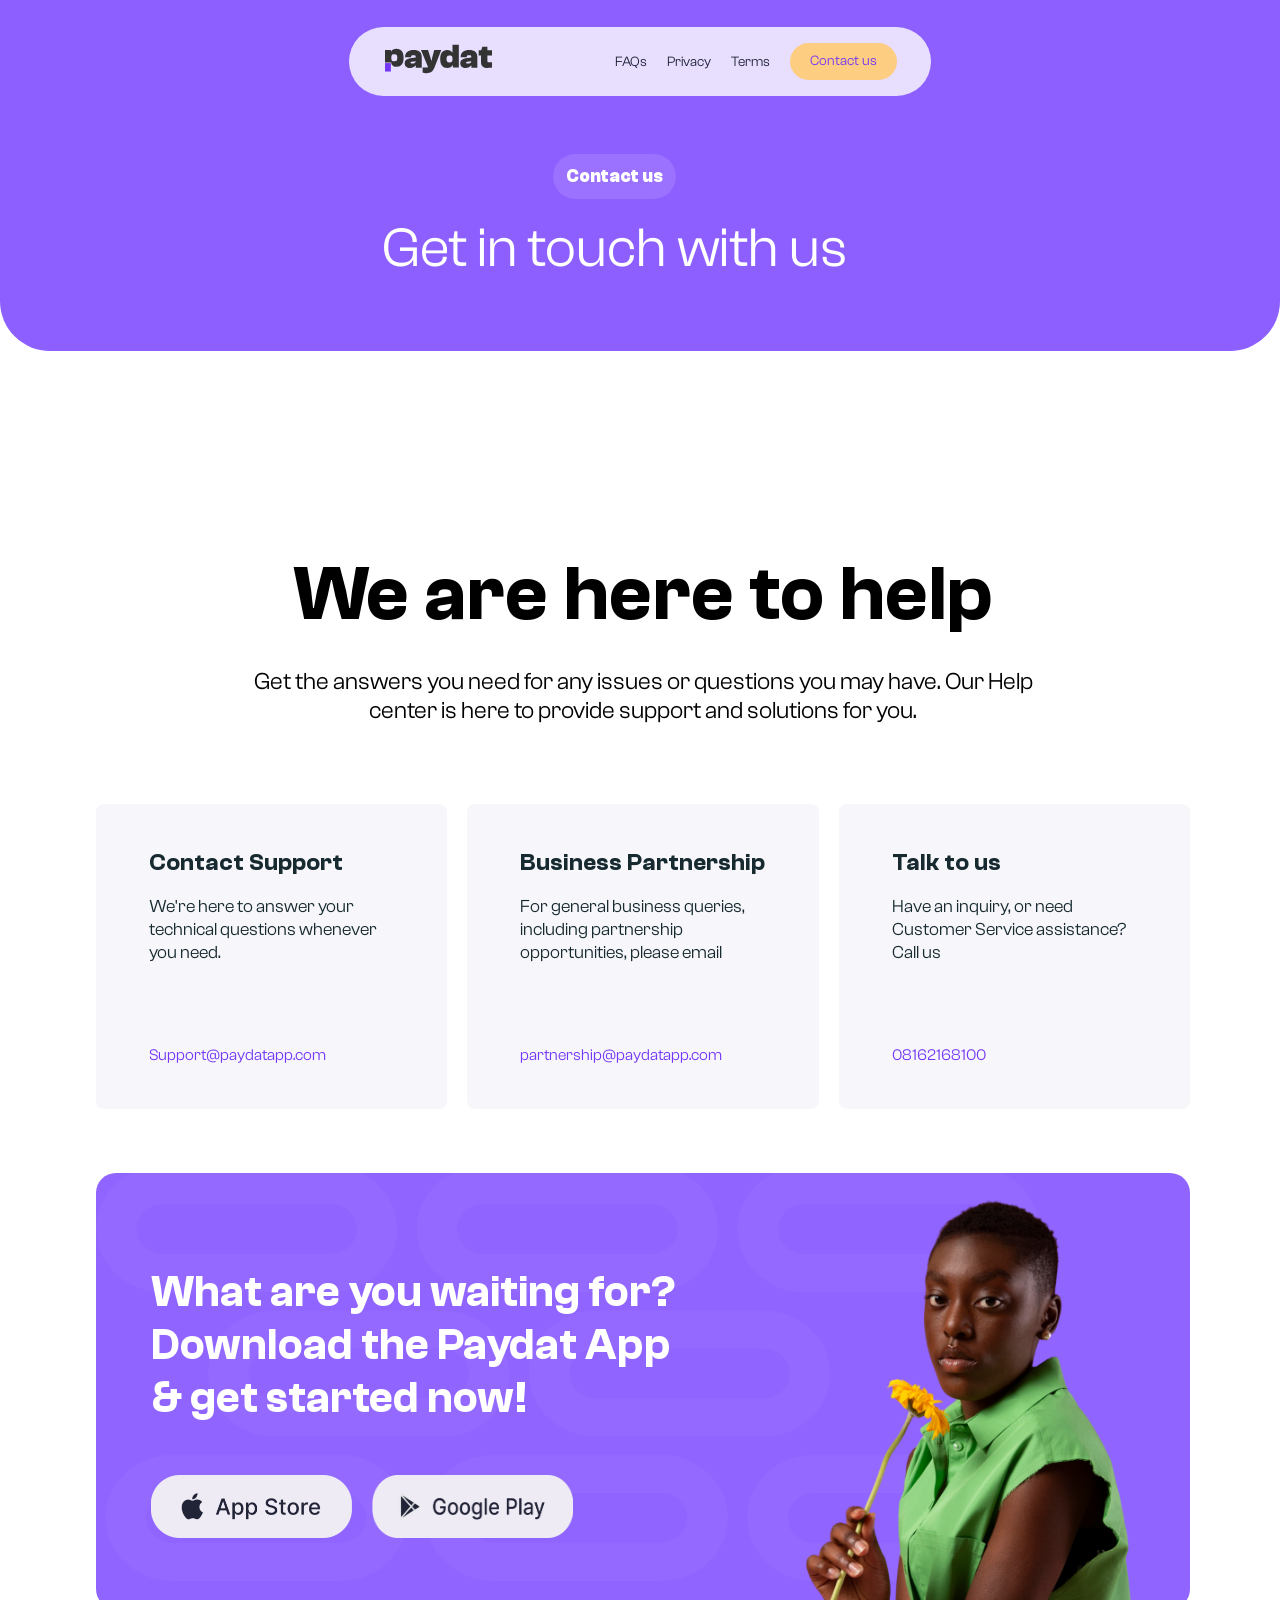
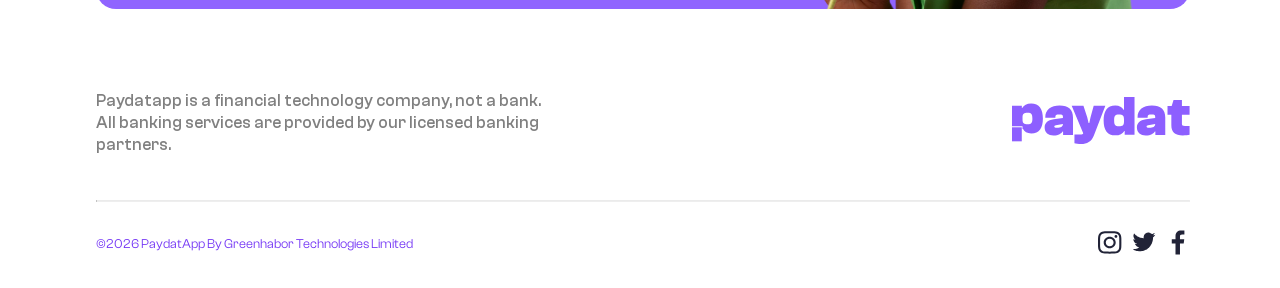
==== commit 7f73ee21: "social media" ====
--- a/contact.html
+++ b/contact.html
@@ -102,8 +102,8 @@
 Service assistance? Call us
 </p>
     </div>
-    <a href="tel:+234 2018886888">
-        +234 2018886888
+    <a href="tel:+234 08162168100">
+        08162168100
     </a>
                     </div>
                     </div>
@@ -159,17 +159,17 @@
                 <div class="footer-content footer-box-row">
                     <div class="dateformat" id="dateformat"> </div>
                         <div class="social-box">
-                        <a href="#" class="social-media">
+                        <a href="https://www.instagram.com/paydathq" class="social-media">
                             <svg xmlns="http://www.w3.org/2000/svg"  viewBox="0 0 24 25" fill="none">
                                 <path d="M11.694 1.17004C8.5185 1.17004 8.12025 1.18279 6.873 1.23754C5.628 1.29229 4.77825 1.48279 4.03425 1.76104C3.25888 2.04037 2.55247 2.48283 1.96275 3.05854C1.37171 3.61485 0.911185 4.29514 0.61425 5.05054C0.32475 5.76754 0.12675 6.58504 0.0705 7.78204C0.0135 8.98204 0 9.36454 0 12.42C0 15.4755 0.0135 15.8588 0.0705 17.058C0.1275 18.2558 0.3255 19.0733 0.61425 19.7895C0.911185 20.545 1.37171 21.2252 1.96275 21.7815C2.55249 22.3572 3.25889 22.7997 4.03425 23.079C4.77825 23.3573 5.628 23.5478 6.873 23.6025C8.12025 23.6573 8.5185 23.67 11.694 23.67C14.8702 23.67 15.2685 23.6573 16.5165 23.6025C17.7607 23.5478 18.6105 23.3573 19.3545 23.0798C20.1299 22.8004 20.8363 22.358 21.426 21.7823C22.0171 21.2258 22.4776 20.5452 22.7745 19.7895C23.064 19.0733 23.262 18.2558 23.3182 17.058C23.3752 15.858 23.3888 15.4755 23.3888 12.42C23.3888 9.36454 23.3752 8.98129 23.3182 7.78204C23.2612 6.58429 23.0632 5.76679 22.7745 5.05054C22.4775 4.29515 22.017 3.61487 21.426 3.05854C20.8363 2.48283 20.1299 2.04037 19.3545 1.76104C18.6105 1.48279 17.76 1.29229 16.515 1.23754C15.2685 1.18279 14.8702 1.17004 11.694 1.17004ZM11.694 3.19729C14.817 3.19729 15.1867 3.20854 16.4198 3.26254C17.5597 3.31279 18.1793 3.49579 18.591 3.65029C19.0957 3.82851 19.5548 4.11584 19.9357 4.49179C20.3215 4.85091 20.6206 5.29306 20.8102 5.78479C20.9707 6.18154 21.1613 6.77704 21.213 7.87429C21.2693 9.06004 21.2812 9.41629 21.2812 12.42C21.2812 15.4238 21.2692 15.78 21.2137 16.9658C21.1612 18.063 20.9707 18.6585 20.8102 19.0553C20.5987 19.5803 20.3452 19.9553 19.9357 20.3483C19.5548 20.7243 19.0957 21.0116 18.591 21.1898C18.1785 21.3443 17.5597 21.5273 16.4198 21.5775C15.1867 21.6315 14.817 21.6428 11.6947 21.6428C8.57175 21.6428 8.202 21.6315 6.969 21.5775C5.829 21.5273 5.2095 21.3443 4.797 21.1898C4.2926 21.0115 3.83371 20.7242 3.453 20.3483C3.06696 19.9893 2.76766 19.5471 2.57775 19.0553C2.418 18.6585 2.2275 18.063 2.175 16.9658C2.11875 15.78 2.1075 15.4238 2.1075 12.42C2.1075 9.41629 2.11875 9.06004 2.175 7.87429C2.2275 6.77704 2.418 6.18154 2.57775 5.78479C2.79 5.25979 3.0435 4.88479 3.453 4.49179C3.83371 4.11593 4.2926 3.82861 4.797 3.65029C5.2095 3.49579 5.82825 3.31279 6.969 3.26254C8.202 3.20854 8.57175 3.19729 11.694 3.19729ZM11.694 6.64279C8.3775 6.64279 5.68875 9.22954 5.68875 12.42C5.68875 15.6105 8.3775 18.1973 11.694 18.1973C15.0105 18.1973 17.7 15.6105 17.7 12.42C17.7 9.22954 15.0113 6.64279 11.6947 6.64279H11.694ZM11.694 16.17C9.5415 16.17 7.79625 14.4908 7.79625 12.42C7.79625 10.3493 9.5415 8.67004 11.694 8.67004C13.8465 8.67004 15.5925 10.3493 15.5925 12.42C15.5925 14.4908 13.8472 16.17 11.694 16.17ZM19.3403 6.41479C19.3403 7.16029 18.7118 7.76479 17.937 7.76479C17.1615 7.76479 16.5338 7.16029 16.5338 6.41479C16.5338 5.66929 17.1615 5.06479 17.9363 5.06479C18.7118 5.06479 19.3403 5.66929 19.3403 6.41479Z" fill="#212337"/>
                               </svg>
                         </a>
-                        <a href="#" class="social-media">
+                        <a href="https://www.x.com/paydathq" class="social-media">
                             <svg xmlns="http://www.w3.org/2000/svg"  viewBox="0 0 25 25" fill="none">
                                 <path d="M16.4205 2.69485V2.69031H17.5362L17.9442 2.77269C18.216 2.82588 18.4625 2.89593 18.6836 2.9822C18.9061 3.06847 19.1208 3.16901 19.3277 3.28447C19.5353 3.39928 19.7234 3.51669 19.8921 3.63604C20.0594 3.75409 20.2099 3.87993 20.3429 4.01225C20.4746 4.14588 20.6802 4.1809 20.9591 4.11604C21.238 4.05117 21.5383 3.96036 21.8601 3.84555C22.1818 3.73074 22.5003 3.60101 22.8149 3.45701C23.1295 3.31301 23.3208 3.22155 23.3902 3.18263C23.457 3.14242 23.4934 3.12101 23.4973 3.11777L23.5018 3.11128L23.5232 3.1009L23.5446 3.08988L23.566 3.07885L23.5874 3.06847L23.592 3.06198L23.5984 3.05744L23.6049 3.0529L23.6088 3.04642L23.6302 3.03993L23.6516 3.03604L23.6477 3.06847L23.6413 3.1009L23.6302 3.13333L23.6199 3.16577L23.6088 3.18717L23.5984 3.20858L23.5874 3.24101C23.5786 3.26932 23.5715 3.29813 23.566 3.32728C23.5589 3.3636 23.4908 3.5076 23.3623 3.75928C23.2228 4.02794 23.0609 4.28441 22.8785 4.52598C22.6858 4.78544 22.5126 4.98133 22.3595 5.11366C22.2052 5.24728 22.1027 5.34069 22.0527 5.39452C22.0028 5.44901 21.9418 5.4996 21.8704 5.54566L21.7628 5.61701L21.7414 5.62739L21.72 5.63842L21.7154 5.6449L21.7089 5.64944L21.7024 5.65333L21.6986 5.65982L21.6772 5.67085L21.6557 5.68187L21.6512 5.68836L21.6447 5.69225L21.6382 5.69679L21.6343 5.70328L21.6298 5.70977L21.6233 5.71366L21.6168 5.7182L21.6129 5.72469H21.72L22.3206 5.59496C22.7088 5.51212 23.0921 5.40774 23.4687 5.28231L24.048 5.08771L24.1128 5.06631L24.1453 5.05528L24.166 5.04425L24.1874 5.03387L24.2088 5.02285L24.2309 5.01182L24.2737 5.00533L24.3165 5.00144V5.04425L24.3055 5.04879L24.2951 5.05528L24.2906 5.06177L24.2841 5.06631L24.2776 5.0702L24.2737 5.07669L24.2692 5.08317L24.2627 5.08771L24.2562 5.09225L24.2523 5.09874L24.2477 5.10523L24.2413 5.10912L24.2309 5.13052L24.2199 5.15258L24.2134 5.15647C24.2108 5.16101 24.12 5.2836 23.9409 5.5236C23.7619 5.76555 23.6653 5.88815 23.651 5.89139C23.6367 5.89528 23.6166 5.91733 23.5913 5.95625C23.5667 5.99647 23.4149 6.15733 23.136 6.43755C22.857 6.71842 22.5846 6.96815 22.3167 7.18674C22.0475 7.40728 21.912 7.67777 21.9087 7.99885C21.9048 8.31863 21.888 8.67993 21.8594 9.08339C21.8266 9.52116 21.7729 9.95711 21.6986 10.3898C21.6044 10.9248 21.4825 11.4546 21.3334 11.977C21.1693 12.5673 20.9688 13.1433 20.7327 13.705C20.5177 14.2237 20.2705 14.7285 19.9926 15.2164C19.7351 15.6633 19.499 16.0414 19.2843 16.3508C19.0702 16.6603 18.8516 16.9521 18.6298 17.2252C18.408 17.499 18.1277 17.8071 17.7885 18.1502C17.448 18.4914 17.2624 18.6782 17.2307 18.7113C17.1982 18.7437 17.0575 18.8611 16.8103 19.0654C16.5639 19.2717 16.2992 19.4773 16.0164 19.6836C15.7662 19.8672 15.5068 20.038 15.2393 20.1954C15.0032 20.3316 14.7184 20.4879 14.3857 20.6637C14.0536 20.8408 13.6942 21.0049 13.3083 21.1567C12.9217 21.3072 12.5143 21.4479 12.0849 21.5777C11.6562 21.7074 11.241 21.8079 10.8402 21.8799C10.3887 21.9588 9.93429 22.0201 9.47802 22.0635L8.71586 22.1387V22.1498H7.32126V22.1387L7.13899 22.1284C7.03877 22.1226 6.93865 22.1152 6.83867 22.1063C6.54153 22.0705 6.24486 22.0309 5.94872 21.9876C5.54116 21.9351 5.13636 21.8631 4.73575 21.7716C4.44321 21.7003 4.00667 21.5627 3.42742 21.3617C2.9192 21.1894 2.42242 20.9851 1.94007 20.75C1.68183 20.6223 1.42453 20.4928 1.16818 20.3614C1.04969 20.2996 0.933501 20.2333 0.819856 20.163L0.626558 20.0443L0.622666 20.0378L0.61618 20.0332L0.609693 20.0287L0.605153 20.0222L0.583747 20.0118L0.562342 20.0008L0.55845 19.9943L0.551964 19.9898L0.545477 19.9859L0.540937 19.9794L0.536396 19.9729L0.52991 19.9684H0.519531V19.9249L0.540937 19.9294L0.562342 19.9359L0.658991 19.947C0.723856 19.9534 0.898991 19.9651 1.1844 19.9794C1.81914 20.0098 2.45533 19.9772 3.08364 19.8821C3.42029 19.8315 3.81661 19.7452 4.27456 19.6226C4.70579 19.5097 5.12777 19.3639 5.53683 19.1867C5.81182 19.067 6.08369 18.9403 6.35218 18.8066C6.5124 18.7243 6.75694 18.5718 7.0858 18.3487L7.57942 18.014L7.58396 18.0075L7.59045 18.003L7.59694 17.9984L7.60083 17.9919L7.60537 17.9854L7.61186 17.9816L7.61834 17.977L7.62223 17.9705L7.64364 17.964L7.66504 17.9601L7.66959 17.9381L7.67607 17.9167L7.68256 17.9121L7.68645 17.9057L7.51521 17.8953C7.40427 17.8882 7.29335 17.8808 7.18245 17.8732C7.01212 17.8543 6.84358 17.8218 6.67845 17.7759C6.42489 17.7097 6.17715 17.623 5.93769 17.5165C5.67028 17.3998 5.41222 17.2627 5.1658 17.1065C4.91477 16.9483 4.7338 16.8166 4.62223 16.7115C4.51196 16.6077 4.36926 16.4611 4.19348 16.2704C4.0252 16.0874 3.87286 15.8904 3.73813 15.6814C3.59795 15.4583 3.47458 15.225 3.36904 14.9835L3.19131 14.5904L3.18029 14.558L3.16991 14.5256L3.16342 14.5041L3.15888 14.4827L3.19131 14.4866L3.22375 14.4931L3.45921 14.5256C3.61683 14.5476 3.86331 14.5547 4.19996 14.5476C4.53596 14.5405 4.76818 14.5255 4.89726 14.5041C5.02569 14.4827 5.10483 14.4685 5.13337 14.4613L5.17618 14.4503L5.22937 14.4393L5.28321 14.4289L5.28775 14.4224L5.29423 14.4179L5.30072 14.4133L5.30461 14.4068L5.2618 14.3965L5.21899 14.3854L5.17618 14.3744L5.13337 14.364L5.08991 14.353C5.03968 14.3395 4.98972 14.325 4.94007 14.3096C4.74404 14.2378 4.55082 14.1586 4.36083 14.0721C4.04559 13.9359 3.79586 13.8023 3.60969 13.6726C3.42288 13.5428 3.24515 13.4001 3.0778 13.2471C2.88084 13.0596 2.69665 12.8591 2.52645 12.6471C2.31474 12.3844 2.13449 12.098 1.98937 11.7934C1.84201 11.496 1.72342 11.1852 1.63521 10.8652C1.55737 10.5714 1.50548 10.2717 1.48083 9.96879L1.44191 9.51474L1.46396 9.51928L1.48537 9.52577L1.50677 9.53679L1.52818 9.54782L1.54959 9.5582L1.57099 9.56923L1.90375 9.72036C2.16926 9.83521 2.44599 9.92216 2.72948 9.97982C3.05899 10.0512 3.25488 10.0914 3.31975 10.0985L3.41704 10.1089H3.60969L3.60515 10.1024L3.59867 10.0985L3.59218 10.094L3.58829 10.0875L3.58375 10.081L3.57726 10.0765L3.57077 10.0726L3.56688 10.0661L3.54548 10.0551L3.52342 10.044L3.51953 10.0376L3.51304 10.0337L3.50656 10.0291L3.50202 10.0226L3.48061 10.0116L3.45921 10.0012L3.45531 9.99474C3.3935 9.94895 3.33187 9.9029 3.27045 9.85658C3.13704 9.75056 3.01351 9.63267 2.90137 9.50436C2.76918 9.35605 2.6405 9.20466 2.51542 9.05031C2.38623 8.89159 2.2712 8.72186 2.17164 8.54306C2.05174 8.32081 1.94559 8.09141 1.8538 7.85615C1.6417 7.32499 1.52425 6.76079 1.50677 6.18912C1.49964 5.91539 1.50677 5.68187 1.52818 5.48728C1.54959 5.29269 1.59304 5.07344 1.65661 4.82825C1.72148 4.58371 1.81423 4.32425 1.93553 4.05117L2.11845 3.64058L2.12883 3.60815L2.13986 3.57571L2.14634 3.57117L2.15023 3.56469L2.15477 3.5582L2.16126 3.55431L2.16775 3.55885L2.17164 3.56533L2.17618 3.57182L2.18267 3.57571L2.18915 3.58025L2.19304 3.58674L2.19759 3.59323L2.20407 3.59712L2.21445 3.61917L2.22548 3.64058L2.23196 3.64512L2.2365 3.6516L2.5258 3.97593C2.7191 4.19128 2.94742 4.43258 3.21272 4.69917C3.47737 4.96512 3.62396 5.10328 3.6525 5.11366C3.68104 5.12533 3.71737 5.15842 3.75953 5.2129C3.80299 5.26609 3.94569 5.39388 4.18894 5.5956C4.43218 5.79669 4.75067 6.0302 5.14375 6.29679C5.53748 6.56339 5.97402 6.82609 6.45272 7.08555C6.93207 7.34501 7.4471 7.57852 7.9978 7.78739C8.54915 7.99625 8.9351 8.13312 9.15629 8.19798C9.37813 8.26285 9.75758 8.34523 10.294 8.44577C10.8305 8.54696 11.2346 8.61182 11.5063 8.64036C11.7781 8.66955 11.9643 8.68577 12.0642 8.69031L12.2147 8.6942L12.2101 8.66177L12.2036 8.62933L12.1608 8.3595C12.1279 8.10901 12.1136 7.85642 12.118 7.60382C12.118 7.2795 12.1427 6.98112 12.1933 6.70739C12.2432 6.43366 12.3184 6.15669 12.4183 5.87582C12.4975 5.6428 12.5957 5.41673 12.7122 5.19993C12.8095 5.03128 12.9366 4.83928 13.0942 4.62328C13.2519 4.40728 13.4555 4.18415 13.7059 3.95388C13.9669 3.71558 14.2549 3.50876 14.5641 3.33766C14.8483 3.17507 15.1463 3.03788 15.4547 2.92771C15.6779 2.84688 15.9078 2.78546 16.1416 2.74415C16.3271 2.7156 16.4205 2.69874 16.4205 2.69485Z" fill="#212337"/>
                               </svg>
                         </a>
-                        <a href="" class="social-media">
+                        <a href="https://www.facebook.com/paydathq" class="social-media">
                             <svg xmlns="http://www.w3.org/2000/svg" viewBox="0 0 24 25" fill="none">
                                 <path d="M13.9679 24.42V13.472H17.6919L18.2487 9.20564H13.9679V6.48164C13.9679 5.24644 14.3159 4.40484 16.1103 4.40484L18.3999 4.40404V0.588044C18.0039 0.536044 16.6447 0.420044 15.0639 0.420044C11.7631 0.420044 9.50393 2.40804 9.50393 6.06004V9.20564H5.76953V13.4728H9.50233V24.42H13.9671H13.9679Z" fill="#212337"/>
                               </svg>
--- a/style.css
+++ b/style.css
@@ -1041,7 +1041,7 @@
         align-items: center;
         justify-content: center;
         padding-top: 50px;
-        padding-bottom: 30px;
+   
      
     }
 
@@ -1056,7 +1056,7 @@
     .hero p {
         font-size: 18px;
         text-align: center !important;
-        margin-bottom: 40px !important;
+        margin-bottom: 20px !important;
         margin-top: 20px !important;
     }
 
@@ -1078,6 +1078,8 @@
         line-height: 30px;
         margin-bottom 0 !important;
         margin-top: 0 !important;
+        width: 100%;
+        max-width: 235px;
     }
 
     .payment-section p {
@@ -1134,6 +1136,8 @@
     .green-content h3 {
         font-size: 25px;
         line-height: normal;
+        max-width: 247px;
+        width: 100%;
     }
 
     .green-content p {
@@ -1212,10 +1216,11 @@
         font-size: 20px;
         text-align: center;
         width: auto;
+        margin-bottom: 0px !important;
     }
 
     .download {
-        margin-top: 10px;
+        margin-top: 10px !important;
     }
 
     .download-image {
@@ -1279,17 +1284,15 @@
         border-radius: 20px;
     background: var(--Purple-BG, #F4EFFF);
     width: auto;
-    /* height: 100%; */
-    max-width: 100%;
-    display: flex;
-    flex-direction: column;
+    max-width: 100%;
+   height: auto !important;
     padding: 5% 0% 0% 4%;
     }
     
 .payment-background-content{
     width: auto;
     max-width: 100%; 
-    margin-bottom: 0px;
+    margin-bottom: 0px !important;
     padding-left: 5%;
     padding-right: 5%;
 }
@@ -1457,8 +1460,8 @@
     align-items: center;
      justify-content: center;
       position: relative; 
-      top: 21%; 
-      bottom: auto;
+      /* top: 21%;  */
+      /* bottom: auto; */
 }
 
 .faq-content h2 {
@@ -1481,6 +1484,14 @@
     max-width: 135px;
     height: 35px;
   }
+
+  .contact-box {
+   gap: 10px;
+  justify-content: center;
+  height: 180px !important;
+  }
+
+
 }
 
 /* Large devices (desktops and above) */
